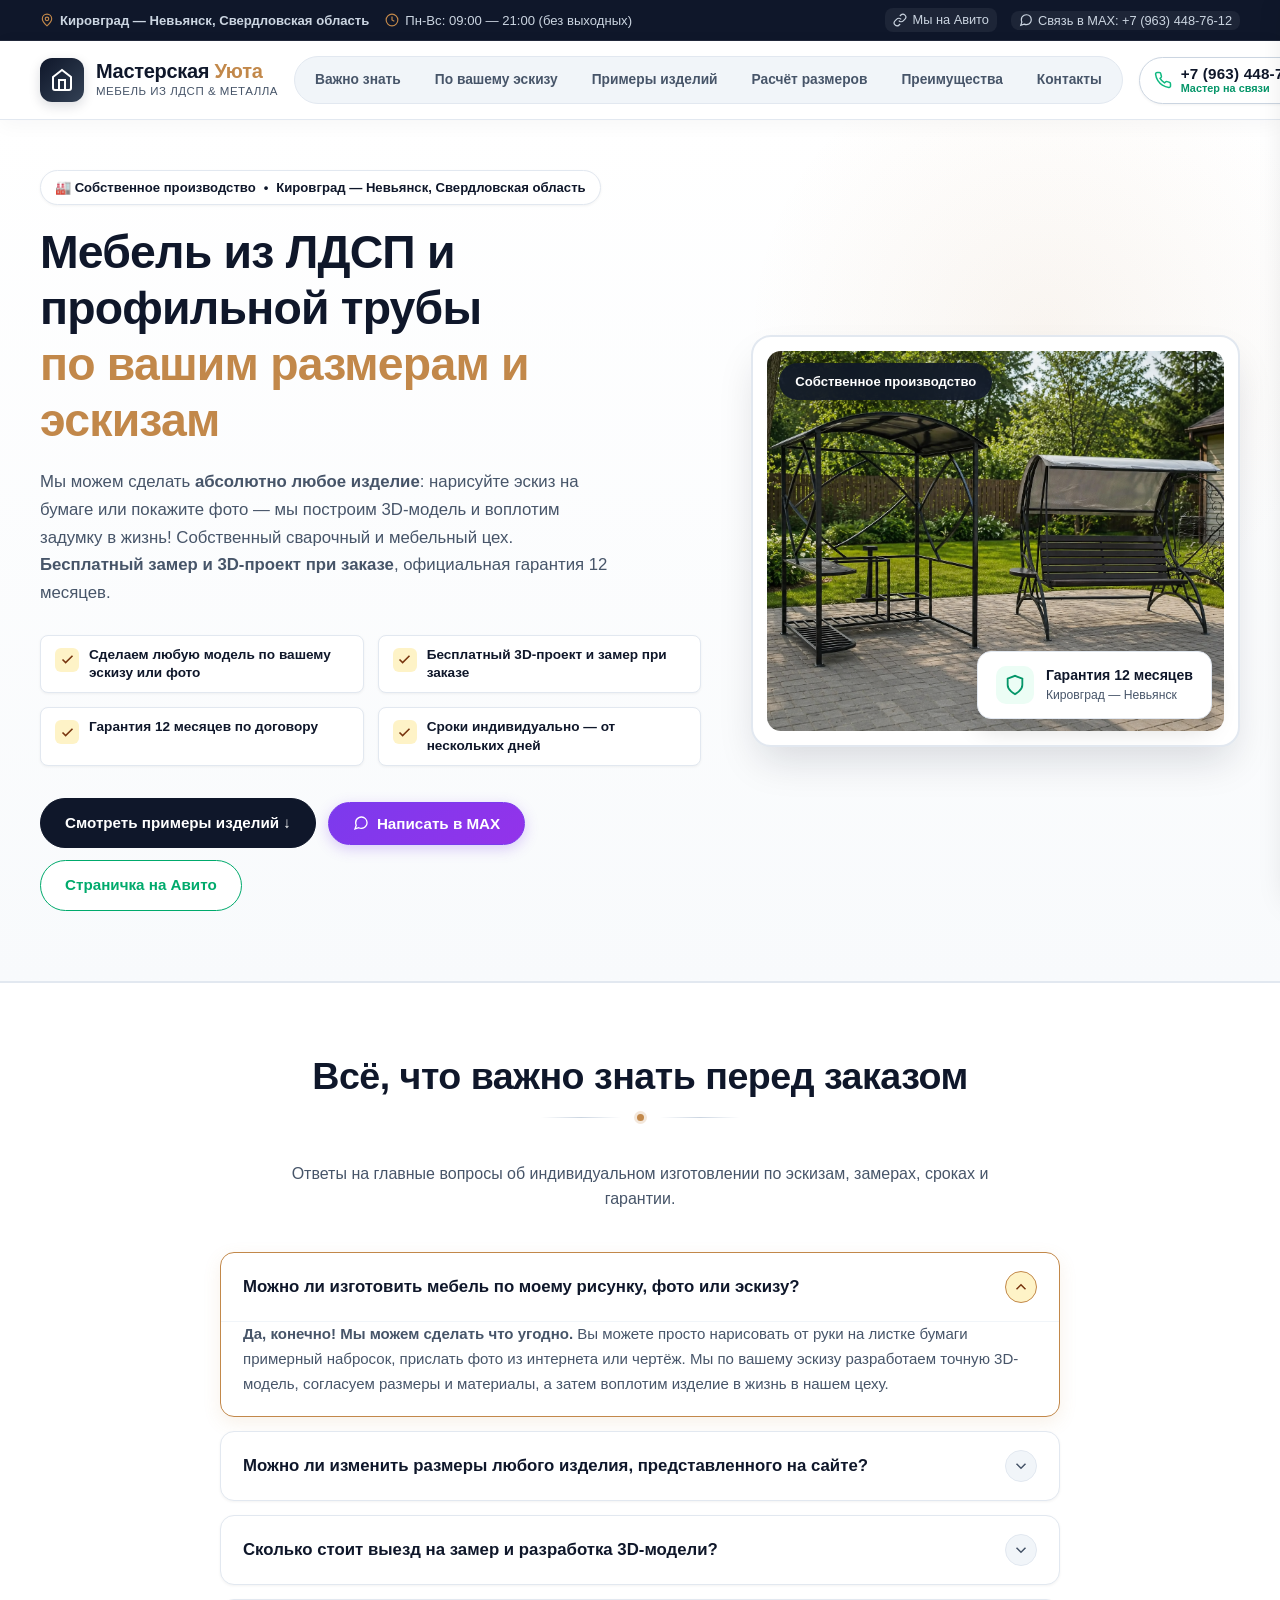
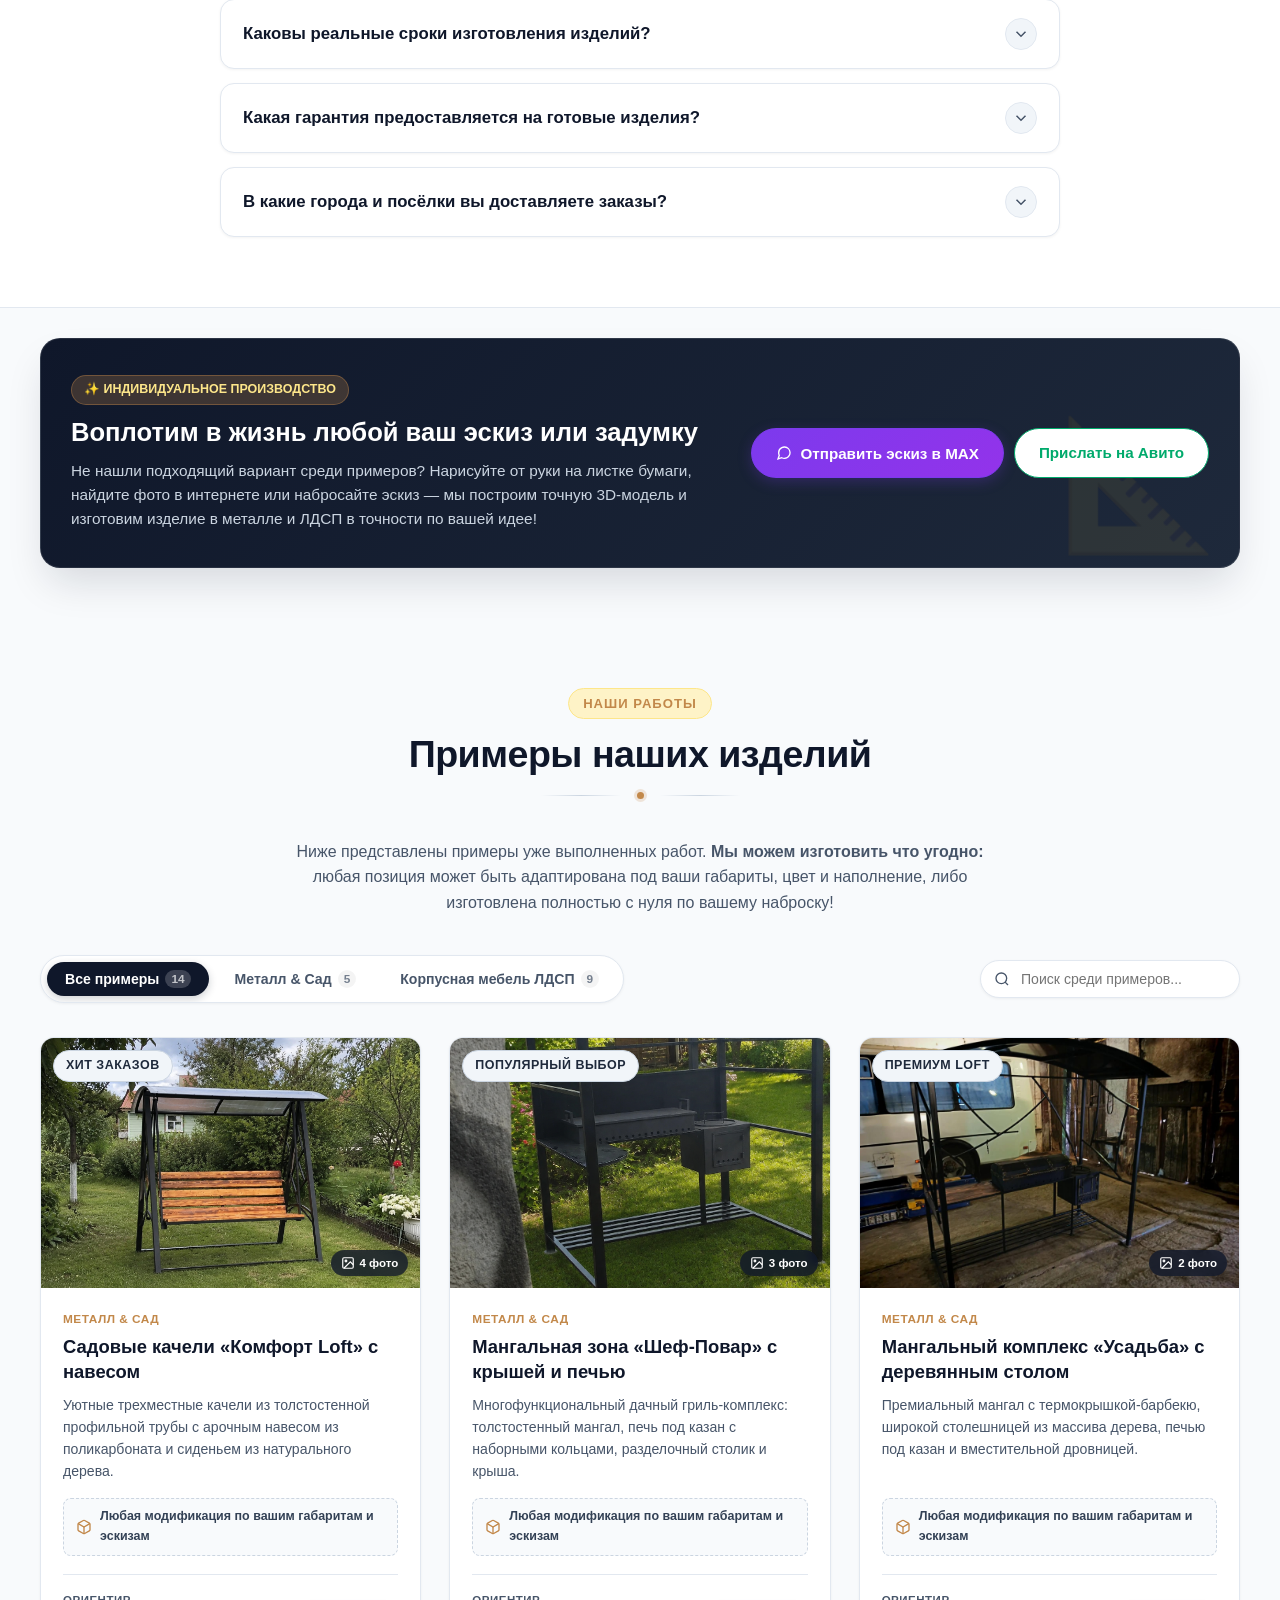
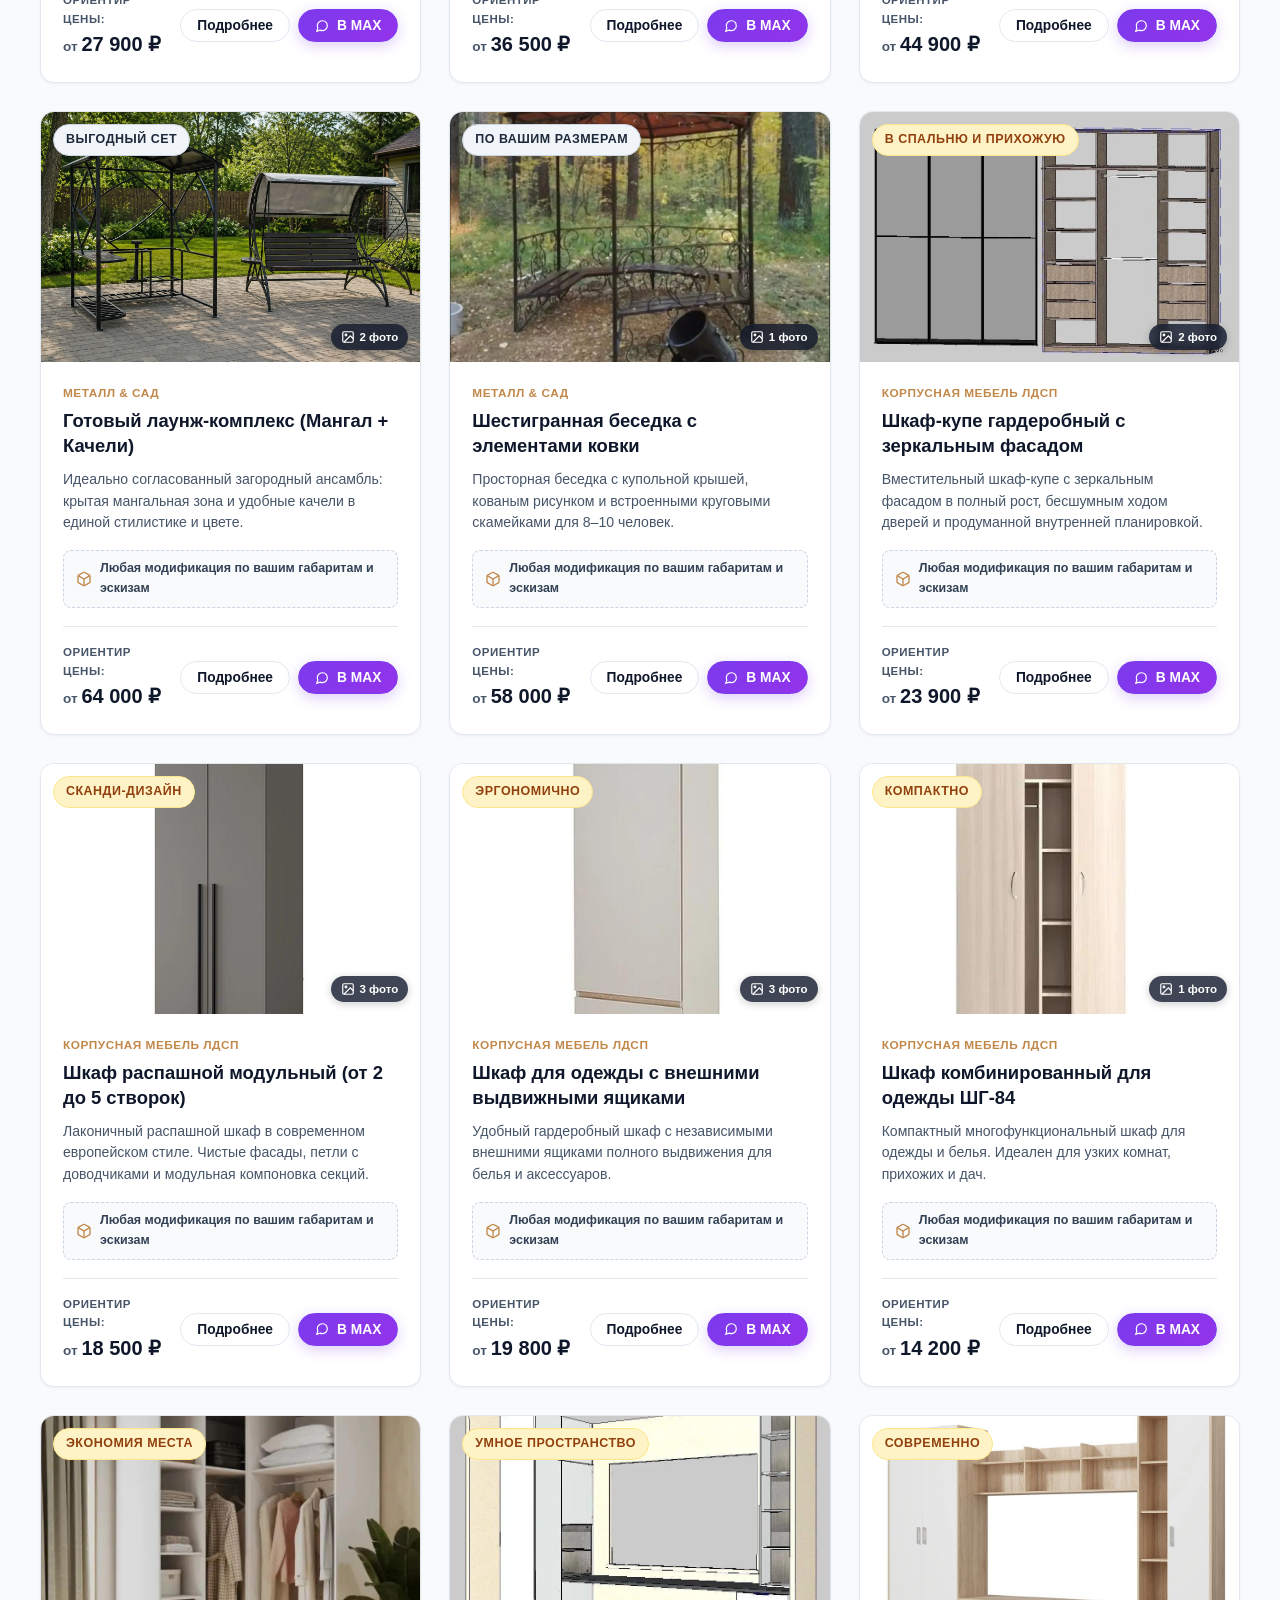
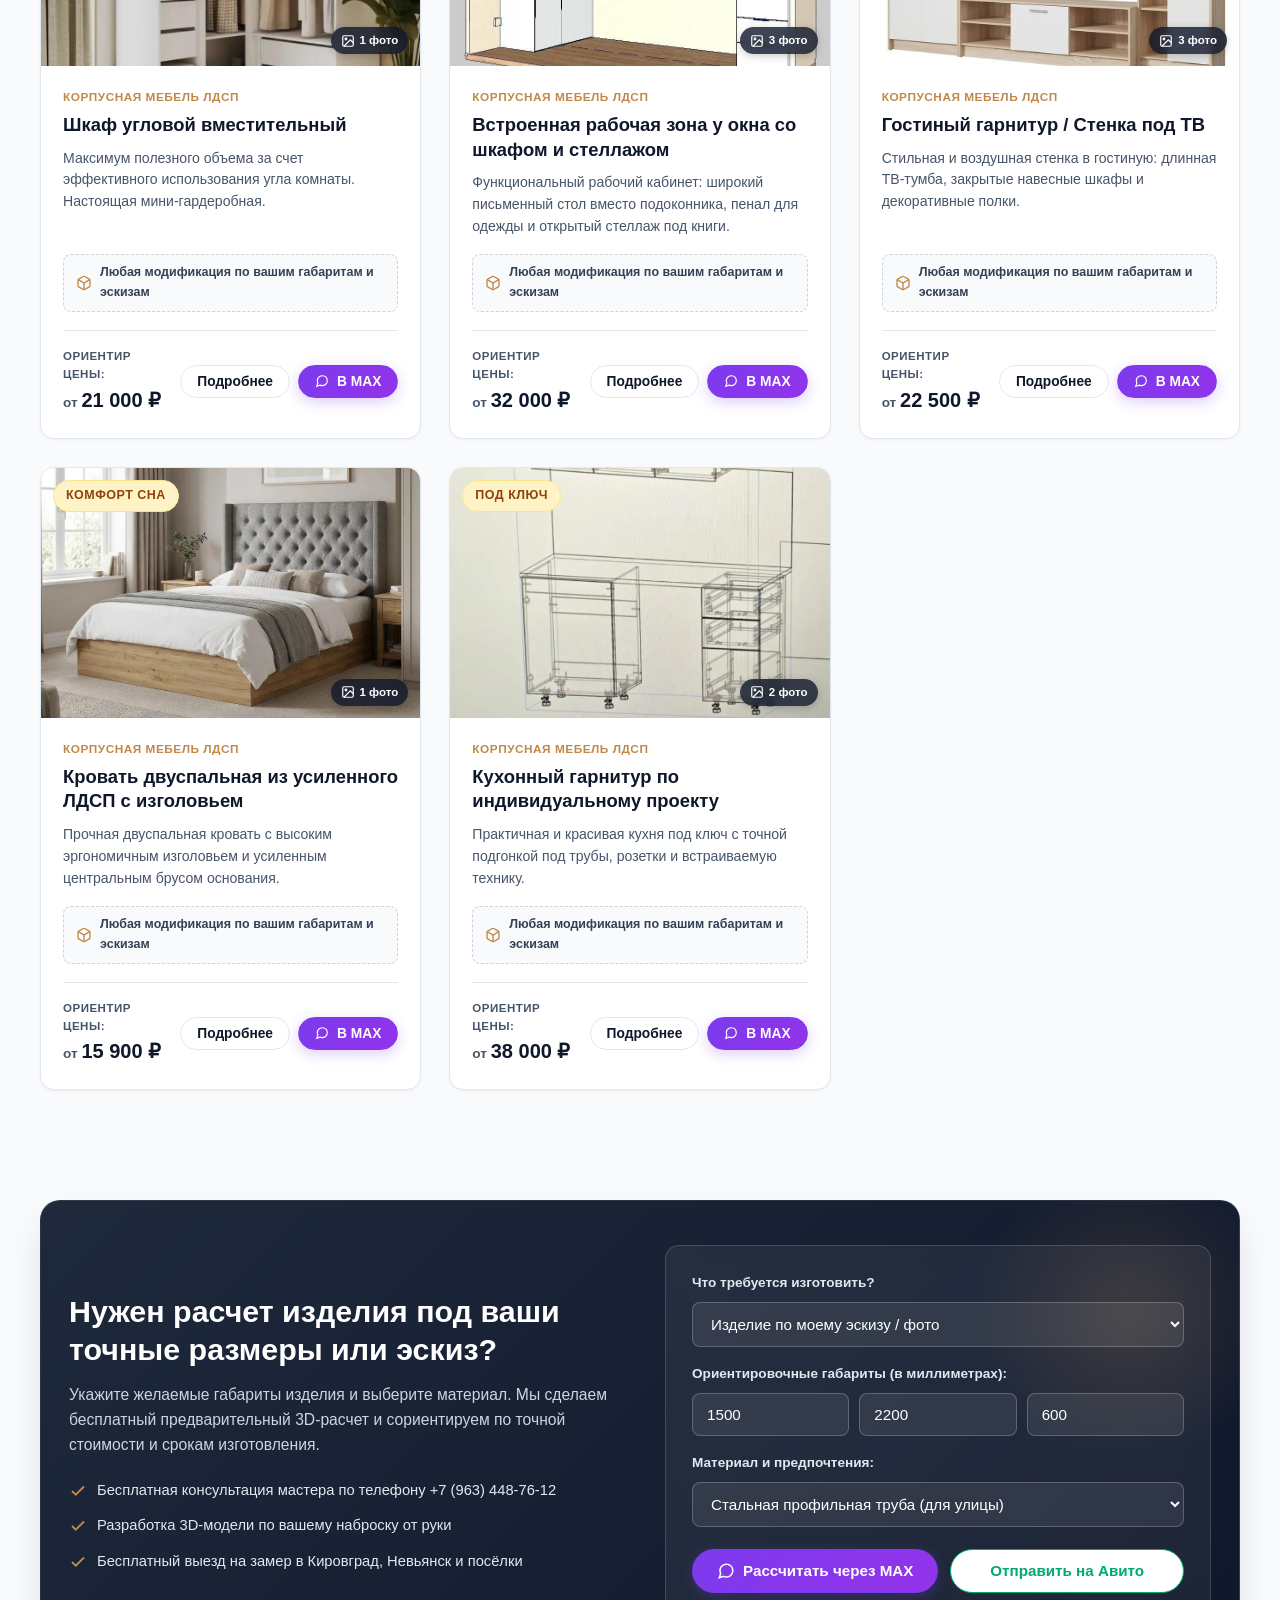
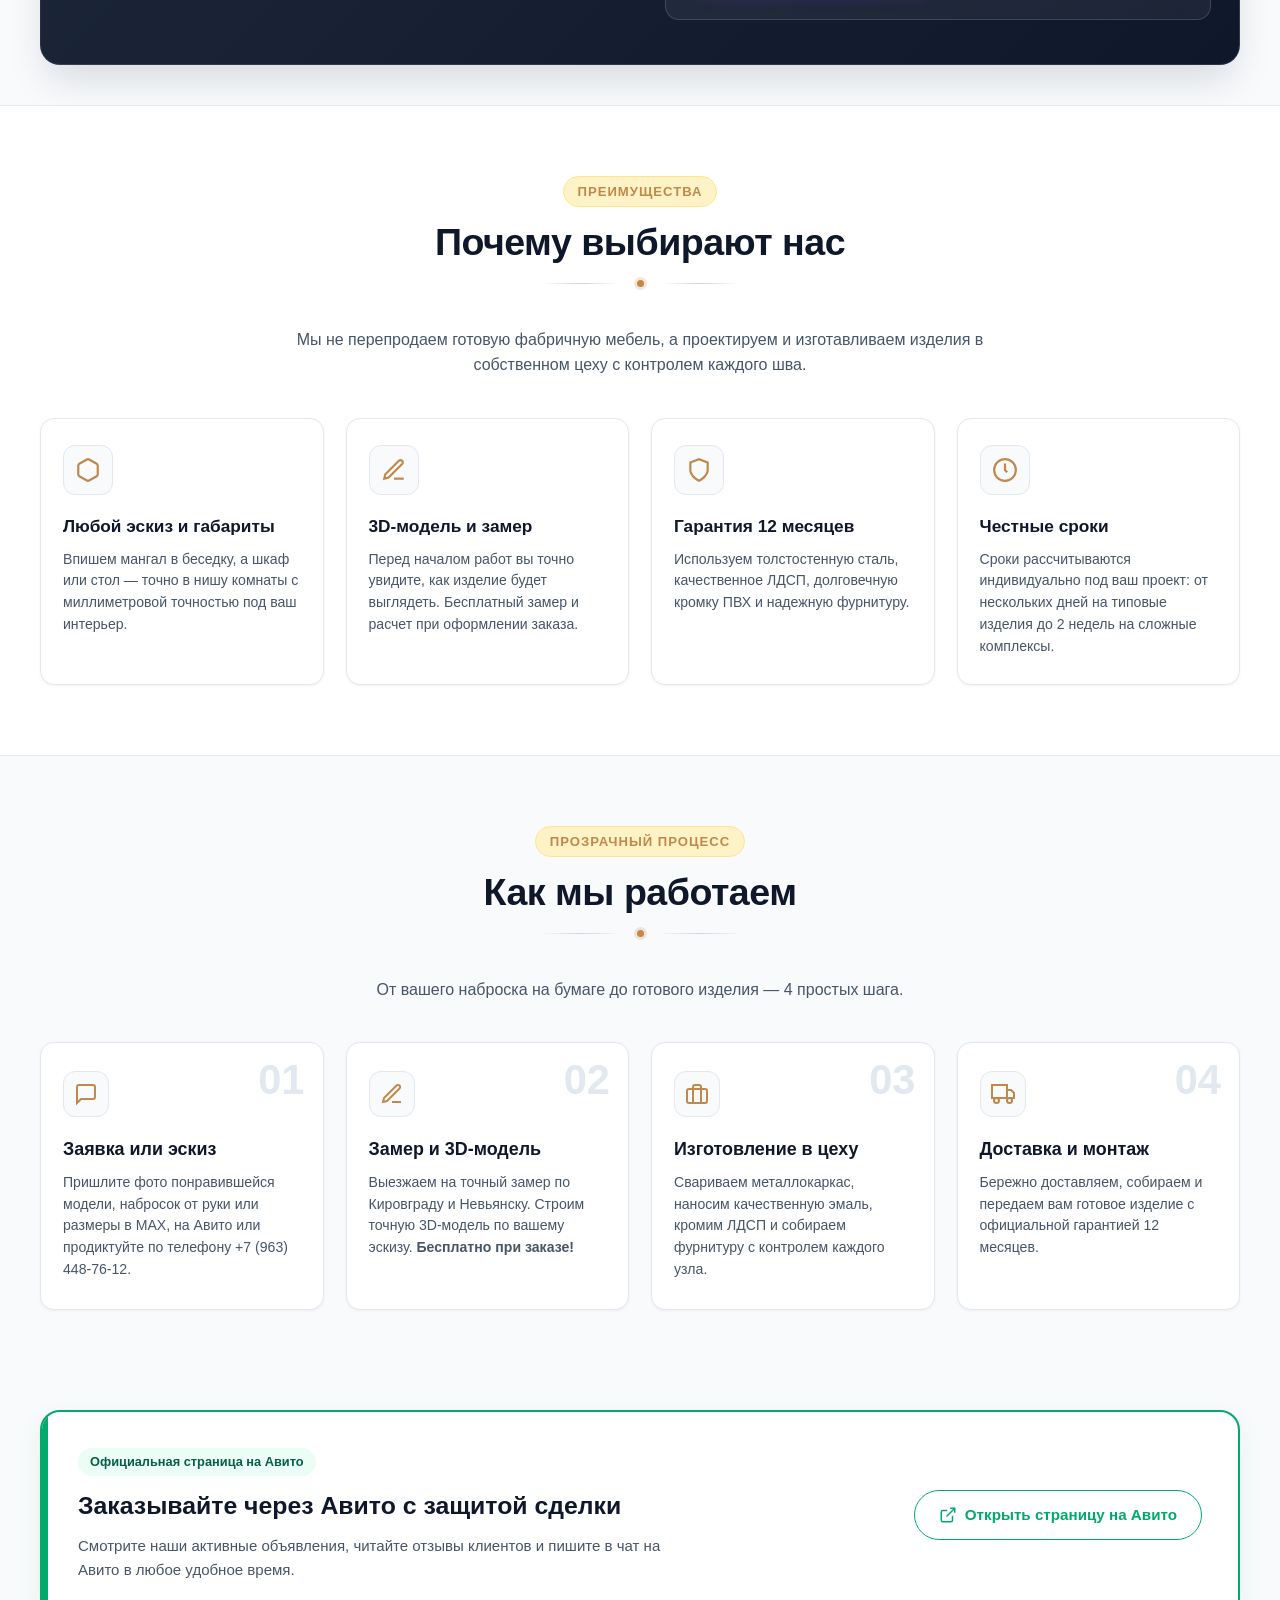
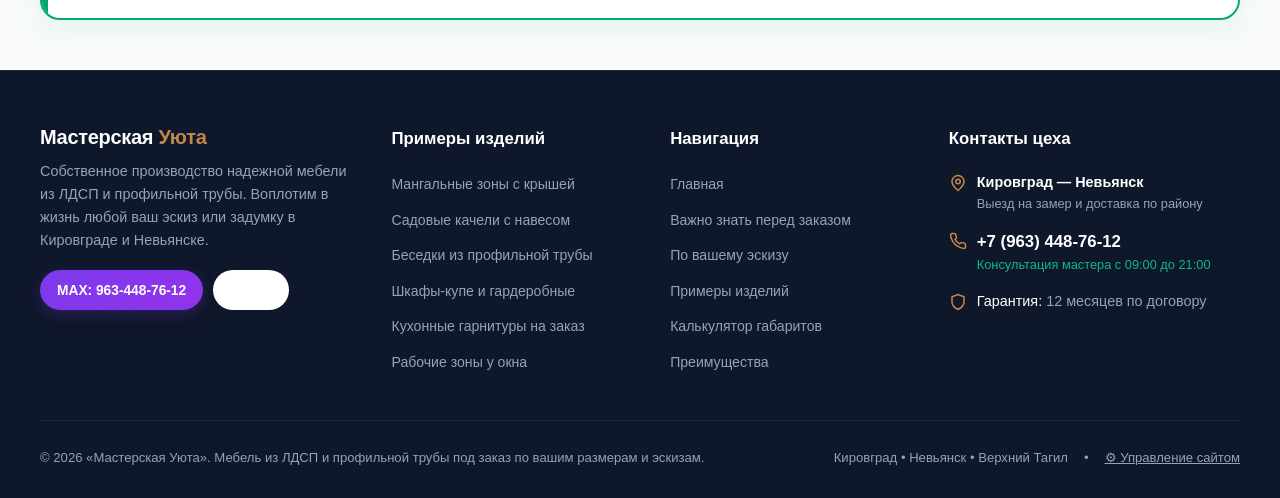
==== index.html @ f4beb61f "Initial website release with Admin Panel and clean images" ====
<!DOCTYPE html>
<html lang="ru">
<head>
  <meta charset="UTF-8">
  <meta name="viewport" content="width=device-width, initial-scale=1.0">
  <title>Мастерская Уюта — Мебель из ЛДСП и профильной трубы | Кировград, Невьянск</title>
  <meta name="description" content="Изготовление мебели из ЛДСП и профильной трубы на заказ по вашим размерам и эскизам в Кировграде и Невьянске. Мангальные зоны, качели, беседки, шкафы, кухни, рабочие зоны. Бесплатный 3D-проект и замер. Гарантия 12 месяцев. Телефон: +7 (963) 448-76-12.">
  <meta name="keywords" content="мебель Кировград, мебель Невьянск, мангальная зона, садовые качели лофт, шкаф купе на заказ, мебель по эскизу, ЛДСП Кировград, Мастерская Уюта">
  
  <!-- Open Graph -->
  <meta property="og:title" content="Мастерская Уюта — Мебель из ЛДСП и профильной трубы">
  <meta property="og:description" content="Любая модификация по вашим габаритам и эскизам. Кировград — Невьянск. Бесплатный 3D-проект и замер при заказе. Тел: +7 (963) 448-76-12.">
  <meta property="og:type" content="website">
  <meta property="og:image" content="images/products/mangal-chef-1.png">

  <!-- Стили -->
  <link rel="stylesheet" href="style.css">
</head>
<body>

  <!-- ==========================================================================
       ВЕРХНЯЯ ИНФО-ПАНЕЛЬ (TOPBAR)
       ========================================================================== -->
  <aside class="topbar" aria-label="Контактная информация">
    <div class="container">
      <div class="topbar-info">
        <span class="topbar-info-item">
          <svg width="14" height="14" viewBox="0 0 24 24" fill="none" stroke="currentColor" stroke-width="2"><path d="M12 2a8 8 0 0 0-8 8c0 5.25 8 12 8 12s8-6.75 8-12a8 8 0 0 0-8-8z"/><circle cx="12" cy="10" r="3"/></svg>
          <strong data-config-location>Кировград — Невьянск, Свердловская область</strong>
        </span>
        <span class="topbar-info-item">
          <svg width="14" height="14" viewBox="0 0 24 24" fill="none" stroke="currentColor" stroke-width="2"><circle cx="12" cy="12" r="10"/><polyline points="12 6 12 12 16 14"/></svg>
          <span data-config-hours>Пн-Вс: 09:00 — 21:00</span>
        </span>
      </div>
      <div class="topbar-links">
        <a href="https://www.avito.ru/mahnevo/predlozheniya_uslug/izdeliya_pod_zakaz_iz_ldsp_i_metalla_profilya_8483227379?utm_campaign=native&utm_medium=item_page_android&utm_source=soc_sharing_seller" target="_blank" rel="noopener" class="topbar-link" data-config-avito-link>
          <svg width="14" height="14" viewBox="0 0 24 24" fill="none" stroke="currentColor" stroke-width="2"><path d="M10 13a5 5 0 0 0 7.54.54l3-3a5 5 0 0 0-7.07-7.07l-1.72 1.71"/><path d="M14 11a5 5 0 0 0-7.54-.54l-3 3a5 5 0 0 0 7.07 7.07l1.71-1.71"/></svg>
          Мы на Авито
        </a>
        <button class="topbar-link btn-trigger-max" style="border: none; cursor: pointer;">
          <svg width="14" height="14" viewBox="0 0 24 24" fill="none" stroke="currentColor" stroke-width="2"><path d="M21 11.5a8.38 8.38 0 0 1-.9 3.8 8.5 8.5 0 0 1-7.6 4.7 8.38 8.38 0 0 1-3.8-.9L3 21l1.9-5.7a8.38 8.38 0 0 1-.9-3.8 8.5 8.5 0 0 1 4.7-7.6 8.38 8.38 0 0 1 3.8-.9h.5a8.48 8.48 0 0 1 8 8v.5z"/></svg>
          Связь в MAX: +7 (963) 448-76-12
        </button>
      </div>
    </div>
  </aside>

  <!-- ==========================================================================
       ОСНОВНАЯ ШАПКА (HEADER)
       ========================================================================== -->
  <header class="header">
    <div class="container">
      <div class="header-inner">
        <!-- Логотип -->
        <a href="#hero" class="logo">
          <div class="logo-icon">
            <svg width="24" height="24" viewBox="0 0 24 24" fill="none" stroke="currentColor" stroke-width="2"><path d="M3 9l9-7 9 7v11a2 2 0 0 1-2 2H5a2 2 0 0 1-2-2z"/><polyline points="9 22 9 12 15 12 15 22"/></svg>
          </div>
          <div class="logo-text">
            <span class="logo-title">Мастерская <span>Уюта</span></span>
            <span class="logo-subtitle">Мебель из ЛДСП & Металла</span>
          </div>
        </a>

        <!-- Навигация десктоп: ЧЁТКО КЛИКАБЕЛЬНЫЕ КНОПКИ -->
        <nav class="nav" aria-label="Основное меню">
          <a href="#faq-section" class="nav-link">
            <span>Важно знать</span>
          </a>
          <a href="#sketch-section" class="nav-link">
            <span>По вашему эскизу</span>
          </a>
          <a href="#examples-section" class="nav-link">
            <span>Примеры изделий</span>
          </a>
          <a href="#calculator" class="nav-link">
            <span>Расчёт размеров</span>
          </a>
          <a href="#advantages" class="nav-link">
            <span>Преимущества</span>
          </a>
          <a href="#contacts" class="nav-link">
            <span>Контакты</span>
          </a>
        </nav>

        <!-- Действия в шапке: НОМЕР ТЕЛЕФОНА ВСЕГДА В ОДНУ СТРОКУ -->
        <div class="header-actions">
          <a href="tel:+79634487612" class="header-phone-pill" title="Позвонить мастеру">
            <svg width="18" height="18" viewBox="0 0 24 24" fill="none" stroke="currentColor" stroke-width="2"><path d="M22 16.92v3a2 2 0 0 1-2.18 2 19.79 19.79 0 0 1-8.63-3.07 19.5 19.5 0 0 1-6-6 19.79 19.79 0 0 1-3.07-8.67A2 2 0 0 1 4.11 2h3a2 2 0 0 1 2 1.72 12.84 12.84 0 0 0 .7 2.81 2 2 0 0 1-.45 2.11L8.09 9.91a16 16 0 0 0 6 6l1.27-1.27a2 2 0 0 1 2.11-.45 12.84 12.84 0 0 0 2.81.7A2 2 0 0 1 22 16.92z"/></svg>
            <div class="header-phone-content">
              <span class="header-phone-number">+7 (963) 448-76-12</span>
              <span class="header-phone-note">Мастер на связи</span>
            </div>
          </a>

          <button class="btn btn-max btn-sm btn-trigger-max">
            <svg width="15" height="15" viewBox="0 0 24 24" fill="none" stroke="currentColor" stroke-width="2"><path d="M21 11.5a8.38 8.38 0 0 1-.9 3.8 8.5 8.5 0 0 1-7.6 4.7 8.38 8.38 0 0 1-3.8-.9L3 21l1.9-5.7a8.38 8.38 0 0 1-.9-3.8 8.5 8.5 0 0 1 4.7-7.6 8.38 8.38 0 0 1 3.8-.9h.5a8.48 8.48 0 0 1 8 8v.5z"/></svg>
            Чат в MAX
          </button>

          <!-- Кнопка мобильного меню -->
          <button class="mobile-menu-btn" id="mobile-menu-toggle" aria-label="Открыть меню">
            <svg width="22" height="22" viewBox="0 0 24 24" fill="none" stroke="currentColor" stroke-width="2"><line x1="3" y1="12" x2="21" y2="12"/><line x1="3" y1="6" x2="21" y2="6"/><line x1="3" y1="18" x2="21" y2="18"/></svg>
          </button>
        </div>
      </div>
    </div>
  </header>

  <!-- Мобильное выдвижное меню -->
  <div class="mobile-nav-overlay" id="mobile-nav-overlay"></div>
  <aside class="mobile-nav" id="mobile-nav-drawer">
    <div class="mobile-nav-header">
      <div class="logo-title" style="font-size: 1.15rem;">Мастерская <span>Уюта</span></div>
      <button id="mobile-nav-close" class="modal-close-btn" style="position: static;" aria-label="Закрыть">✕</button>
    </div>
    <div class="mobile-nav-links">
      <a href="#faq-section">Всё, что важно знать перед заказом</a>
      <a href="#sketch-section">Воплотим в жизнь любой эскиз</a>
      <a href="#examples-section">Примеры наших изделий</a>
      <a href="#calculator">Экспресс-расчёт габаритов</a>
      <a href="#advantages">Почему выбирают нас</a>
      <a href="#workflow">Этапы работы</a>
      <a href="#avito-block">Страница на Авито</a>
      <a href="#contacts">Контакты цеха</a>
    </div>
    <div class="mobile-nav-contacts">
      <a href="tel:+79634487612" class="btn btn-phone btn-sm">
        <svg width="16" height="16" viewBox="0 0 24 24" fill="none" stroke="currentColor" stroke-width="2"><path d="M22 16.92v3a2 2 0 0 1-2.18 2 19.79 19.79 0 0 1-8.63-3.07 19.5 19.5 0 0 1-6-6 19.79 19.79 0 0 1-3.07-8.67A2 2 0 0 1 4.11 2h3a2 2 0 0 1 2 1.72 12.84 12.84 0 0 0 .7 2.81 2 2 0 0 1-.45 2.11L8.09 9.91a16 16 0 0 0 6 6l1.27-1.27a2 2 0 0 1 2.11-.45 12.84 12.84 0 0 0 2.81.7A2 2 0 0 1 22 16.92z"/></svg>
        +7 (963) 448-76-12
      </a>
      <button class="btn btn-max btn-sm btn-trigger-max">
        <svg width="16" height="16" viewBox="0 0 24 24" fill="none" stroke="currentColor" stroke-width="2"><path d="M21 11.5a8.38 8.38 0 0 1-.9 3.8 8.5 8.5 0 0 1-7.6 4.7 8.38 8.38 0 0 1-3.8-.9L3 21l1.9-5.7a8.38 8.38 0 0 1-.9-3.8 8.5 8.5 0 0 1 4.7-7.6 8.38 8.38 0 0 1 3.8-.9h.5a8.48 8.48 0 0 1 8 8v.5z"/></svg>
        Написать в MAX
      </button>
      <a href="https://www.avito.ru/mahnevo/predlozheniya_uslug/izdeliya_pod_zakaz_iz_ldsp_i_metalla_profilya_8483227379?utm_campaign=native&utm_medium=item_page_android&utm_source=soc_sharing_seller" target="_blank" rel="noopener" class="btn btn-avito btn-sm">
        Открыть чат на Авито
      </a>
    </div>
  </aside>

  <!-- ==========================================================================
       HERO СЕКЦИЯ
       ========================================================================== -->
  <section class="hero" id="hero">
    <div class="container">
      <div class="hero-grid">
        <div class="hero-text">
          <div class="hero-tagline">
            <span>🏭 Собственное производство</span>
            <span>•</span>
            <span data-config-location>Кировград — Невьянск</span>
          </div>

          <h1 class="hero-title">
            Мебель из ЛДСП и профильной трубы <span class="highlight">по вашим размерам и эскизам</span>
          </h1>

          <p class="hero-desc">
            Мы можем сделать <strong>абсолютно любое изделие</strong>: нарисуйте эскиз на бумаге или покажите фото — мы построим 3D-модель и воплотим задумку в жизнь! Собственный сварочный и мебельный цех. <strong>Бесплатный замер и 3D-проект при заказе</strong>, официальная гарантия 12 месяцев.
          </p>

          <div class="hero-features">
            <div class="hero-feature-item">
              <div class="hero-feature-icon">
                <svg width="15" height="15" viewBox="0 0 24 24" fill="none" stroke="currentColor" stroke-width="2.5"><polyline points="20 6 9 17 4 12"/></svg>
              </div>
              <div class="hero-feature-text">Сделаем любую модель по вашему эскизу или фото</div>
            </div>
            <div class="hero-feature-item">
              <div class="hero-feature-icon">
                <svg width="15" height="15" viewBox="0 0 24 24" fill="none" stroke="currentColor" stroke-width="2.5"><polyline points="20 6 9 17 4 12"/></svg>
              </div>
              <div class="hero-feature-text">Бесплатный 3D-проект и замер при заказе</div>
            </div>
            <div class="hero-feature-item">
              <div class="hero-feature-icon">
                <svg width="15" height="15" viewBox="0 0 24 24" fill="none" stroke="currentColor" stroke-width="2.5"><polyline points="20 6 9 17 4 12"/></svg>
              </div>
              <div class="hero-feature-text">Гарантия 12 месяцев по договору</div>
            </div>
            <div class="hero-feature-item">
              <div class="hero-feature-icon">
                <svg width="15" height="15" viewBox="0 0 24 24" fill="none" stroke="currentColor" stroke-width="2.5"><polyline points="20 6 9 17 4 12"/></svg>
              </div>
              <div class="hero-feature-text">Сроки индивидуально — от нескольких дней</div>
            </div>
          </div>

          <div class="hero-actions">
            <a href="#examples-section" class="btn btn-primary">
              Смотреть примеры изделий ↓
            </a>
            <button class="btn btn-max btn-trigger-max">
              <svg width="16" height="16" viewBox="0 0 24 24" fill="none" stroke="currentColor" stroke-width="2"><path d="M21 11.5a8.38 8.38 0 0 1-.9 3.8 8.5 8.5 0 0 1-7.6 4.7 8.38 8.38 0 0 1-3.8-.9L3 21l1.9-5.7a8.38 8.38 0 0 1-.9-3.8 8.5 8.5 0 0 1 4.7-7.6 8.38 8.38 0 0 1 3.8-.9h.5a8.48 8.48 0 0 1 8 8v.5z"/></svg>
              Написать в MAX
            </button>
            <a href="https://www.avito.ru/mahnevo/predlozheniya_uslug/izdeliya_pod_zakaz_iz_ldsp_i_metalla_profilya_8483227379?utm_campaign=native&utm_medium=item_page_android&utm_source=soc_sharing_seller" target="_blank" rel="noopener" class="btn btn-avito" data-config-avito-link>
              Страничка на Авито
            </a>
          </div>
        </div>

        <!-- Визуальная витрина -->
        <div class="hero-showcase">
          <div class="hero-card">
            <img src="images/products/mangal-swing-1.png" alt="Примеры изделий из профильной трубы и ЛДСП" class="hero-card-img">
            <div class="hero-card-badge">Собственное производство</div>
            <div class="hero-card-floating">
              <div class="hero-floating-icon">
                <svg width="22" height="22" viewBox="0 0 24 24" fill="none" stroke="currentColor" stroke-width="2"><path d="M12 22s8-4 8-10V5l-8-3-8 3v7c0 6 8 10 8 10z"/></svg>
              </div>
              <div class="hero-floating-text">
                <h4>Гарантия 12 месяцев</h4>
                <p>Кировград — Невьянск</p>
              </div>
            </div>
          </div>
        </div>
      </div>
    </div>
  </section>

  <!-- ==========================================================================
       БЛОК: «ВСЁ, ЧТО ВАЖНО ЗНАТЬ ПЕРЕД ЗАКАЗОМ»
       (ПЕРЕМЕЩЁН СЮДА ПО ПРОСЬБЕ ПОЛЬЗОВАТЕЛЯ, НАЗВАНИЕ «Частые вопросы» УБРАНО)
       ========================================================================== -->
  <section class="section section-subtle" id="faq-section">
    <div class="container">
      <div class="section-header">
        <h2 class="section-title">Всё, что важно знать перед заказом</h2>
        <div class="section-divider">
          <div class="section-divider-dot"></div>
        </div>
        <p class="section-desc">Ответы на главные вопросы об индивидуальном изготовлении по эскизам, замерах, сроках и гарантии.</p>
      </div>

      <div class="faq-list">
        <div class="faq-item active">
          <button class="faq-question">
            <span>Можно ли изготовить мебель по моему рисунку, фото или эскизу?</span>
            <span class="faq-icon"><svg width="18" height="18" viewBox="0 0 24 24" fill="none" stroke="currentColor" stroke-width="2"><polyline points="6 9 12 15 18 9"/></svg></span>
          </button>
          <div class="faq-answer">
            <strong>Да, конечно! Мы можем сделать что угодно.</strong> Вы можете просто нарисовать от руки на листке бумаги примерный набросок, прислать фото из интернета или чертёж. Мы по вашему эскизу разработаем точную 3D-модель, согласуем размеры и материалы, а затем воплотим изделие в жизнь в нашем цеху.
          </div>
        </div>

        <div class="faq-item">
          <button class="faq-question">
            <span>Можно ли изменить размеры любого изделия, представленного на сайте?</span>
            <span class="faq-icon"><svg width="18" height="18" viewBox="0 0 24 24" fill="none" stroke="currentColor" stroke-width="2"><polyline points="6 9 12 15 18 9"/></svg></span>
          </button>
          <div class="faq-answer">
            Да! Все представленные фотографии — это лишь примеры уже выполненных работ. Любое изделие может быть полностью модифицировано: изменим длину, глубину, высоту, внутреннее наполнение шкафов, расположение печи или столиков в мангале под ваши пожелания.
          </div>
        </div>

        <div class="faq-item">
          <button class="faq-question">
            <span>Сколько стоит выезд на замер и разработка 3D-модели?</span>
            <span class="faq-icon"><svg width="18" height="18" viewBox="0 0 24 24" fill="none" stroke="currentColor" stroke-width="2"><polyline points="6 9 12 15 18 9"/></svg></span>
          </button>
          <div class="faq-answer">
            При оформлении заказа замер и разработка 3D-проекта — <strong>полностью бесплатно</strong>! Мастер выезжает по Кировграду, Невьянску и близлежащим посёлкам, делает точные замеры и помогает грамотно спланировать конструкцию.
          </div>
        </div>

        <div class="faq-item">
          <button class="faq-question">
            <span>Каковы реальные сроки изготовления изделий?</span>
            <span class="faq-icon"><svg width="18" height="18" viewBox="0 0 24 24" fill="none" stroke="currentColor" stroke-width="2"><polyline points="6 9 12 15 18 9"/></svg></span>
          </button>
          <div class="faq-answer">
            Сроки рассчитываются строго индивидуально — они зависят от сложности конкретного изделия и ваших предпочтений (базовые модели изготавливаются в срок от нескольких дней). Точный срок фиксируем перед запуском в работу.
          </div>
        </div>

        <div class="faq-item">
          <button class="faq-question">
            <span>Какая гарантия предоставляется на готовые изделия?</span>
            <span class="faq-icon"><svg width="18" height="18" viewBox="0 0 24 24" fill="none" stroke="currentColor" stroke-width="2"><polyline points="6 9 12 15 18 9"/></svg></span>
          </button>
          <div class="faq-answer">
            Мы предоставляем официальную гарантию <strong>12 месяцев по договору</strong> на сварочные швы, устойчивость металлоконструкций, корпуса и фасады из ЛДСП, а также механизмы и фурнитуру.
          </div>
        </div>

        <div class="faq-item">
          <button class="faq-question">
            <span>В какие города и посёлки вы доставляете заказы?</span>
            <span class="faq-icon"><svg width="18" height="18" viewBox="0 0 24 24" fill="none" stroke="currentColor" stroke-width="2"><polyline points="6 9 12 15 18 9"/></svg></span>
          </button>
          <div class="faq-answer">
            Работаем по городам Кировград, Невьянск, Верхний Тагил, посёлкам Левиха, Карпушиха, Цементный, Махнёво и прилегающим районам Свердловской области. Также возможен аккуратный монтаж и сборка на месте.
          </div>
        </div>
      </div>
    </div>
  </section>

  <!-- ==========================================================================
       БАННЕР: «ВОПЛОТИМ В ЖИЗНЬ ЛЮБОЙ ВАШ ЭСКИЗ»
       ========================================================================== -->
  <section class="container" id="sketch-section">
    <div class="sketch-banner">
      <div class="sketch-grid">
        <div>
          <div class="sketch-badge">✨ Индивидуальное производство</div>
          <h2 class="sketch-title">Воплотим в жизнь любой ваш эскиз или задумку</h2>
          <p class="sketch-desc">
            Не нашли подходящий вариант среди примеров? Нарисуйте от руки на листке бумаги, найдите фото в интернете или набросайте эскиз — мы построим точную 3D-модель и изготовим изделие в металле и ЛДСП в точности по вашей идее!
          </p>
        </div>
        <div class="sketch-actions">
          <button class="btn btn-max btn-trigger-max">
            <svg width="16" height="16" viewBox="0 0 24 24" fill="none" stroke="currentColor" stroke-width="2"><path d="M21 11.5a8.38 8.38 0 0 1-.9 3.8 8.5 8.5 0 0 1-7.6 4.7 8.38 8.38 0 0 1-3.8-.9L3 21l1.9-5.7a8.38 8.38 0 0 1-.9-3.8 8.5 8.5 0 0 1 4.7-7.6 8.38 8.38 0 0 1 3.8-.9h.5a8.48 8.48 0 0 1 8 8v.5z"/></svg>
            Отправить эскиз в MAX
          </button>
          <a href="https://www.avito.ru/mahnevo/predlozheniya_uslug/izdeliya_pod_zakaz_iz_ldsp_i_metalla_profilya_8483227379?utm_campaign=native&utm_medium=item_page_android&utm_source=soc_sharing_seller" target="_blank" rel="noopener" class="btn btn-avito">
            Прислать на Авито
          </a>
        </div>
      </div>
    </div>
  </section>

  <!-- ==========================================================================
       ПРИМЕРЫ ИЗДЕЛИЙ (БЫВШИЙ КАТАЛОГ)
       ========================================================================== -->
  <section class="section" id="examples-section">
    <div class="container">
      <div class="section-header">
        <span class="section-tag">Наши работы</span>
        <h2 class="section-title">Примеры наших изделий</h2>
        <div class="section-divider">
          <div class="section-divider-dot"></div>
        </div>
        <p class="section-desc">
          Ниже представлены примеры уже выполненных работ. <strong>Мы можем изготовить что угодно:</strong> любая позиция может быть адаптирована под ваши габариты, цвет и наполнение, либо изготовлена полностью с нуля по вашему наброску!
        </p>
      </div>

      <!-- Управление фильтрами примеров -->
      <div class="catalog-controls">
        <div class="filter-tabs">
          <button class="filter-btn active" data-category="all">
            Все примеры <span class="count" id="count-all">14</span>
          </button>
          <button class="filter-btn" data-category="metal">
            Металл & Сад <span class="count" id="count-metal">5</span>
          </button>
          <button class="filter-btn" data-category="ldsp">
            Корпусная мебель ЛДСП <span class="count" id="count-ldsp">9</span>
          </button>
        </div>

        <div class="catalog-search">
          <svg class="catalog-search-icon" width="16" height="16" viewBox="0 0 24 24" fill="none" stroke="currentColor" stroke-width="2"><circle cx="11" cy="11" r="8"/><line x1="21" y1="21" x2="16.65" y2="16.65"/></svg>
          <input type="text" id="catalog-search-input" placeholder="Поиск среди примеров..." aria-label="Поиск примеров">
        </div>
      </div>

      <!-- Сетка карточек товаров (рендерится в app.js) -->
      <div class="products-grid" id="products-grid">
        <!-- Отрендерится динамически -->
      </div>
    </div>
  </section>

  <!-- ==========================================================================
       ИНТЕРАКТИВНЫЙ КАЛЬКУЛЯТОР / КОНФИГУРАТОР ЭСКИЗОВ
       ========================================================================== -->
  <section class="container" id="calculator">
    <div class="calc-section">
      <div class="calc-grid">
        <div class="calc-info">
          <h2>Нужен расчет изделия под ваши точные размеры или эскиз?</h2>
          <p>
            Укажите желаемые габариты изделия и выберите материал. Мы сделаем бесплатный предварительный 3D-расчет и сориентируем по точной стоимости и срокам изготовления.
          </p>

          <ul class="calc-benefits">
            <li class="calc-benefit-item">
              <svg width="18" height="18" viewBox="0 0 24 24" fill="none" stroke="currentColor" stroke-width="2.5"><polyline points="20 6 9 17 4 12"/></svg>
              <span>Бесплатная консультация мастера по телефону +7 (963) 448-76-12</span>
            </li>
            <li class="calc-benefit-item">
              <svg width="18" height="18" viewBox="0 0 24 24" fill="none" stroke="currentColor" stroke-width="2.5"><polyline points="20 6 9 17 4 12"/></svg>
              <span>Разработка 3D-модели по вашему наброску от руки</span>
            </li>
            <li class="calc-benefit-item">
              <svg width="18" height="18" viewBox="0 0 24 24" fill="none" stroke="currentColor" stroke-width="2.5"><polyline points="20 6 9 17 4 12"/></svg>
              <span>Бесплатный выезд на замер в Кировград, Невьянск и посёлки</span>
            </li>
          </ul>
        </div>

        <div class="calc-box">
          <form id="calc-form" onsubmit="return false;">
            <div class="form-group">
              <label class="form-label" for="calc-type">Что требуется изготовить?</label>
              <select id="calc-type" class="form-control">
                <option value="Изделие по моему эскизу или фото">Изделие по моему эскизу / фото</option>
                <option value="Мангальная зона / мангал с крышей">Мангальная зона / Мангал с крышей</option>
                <option value="Садовые качели с навесом">Садовые качели с навесом</option>
                <option value="Беседка металлическая">Беседка садовая</option>
                <option value="Шкаф-купе / распашной шкаф">Шкаф-купе / Шкаф распашной (ЛДСП)</option>
                <option value="Кухонный гарнитур">Кухонный гарнитур по размерам</option>
                <option value="Рабочая зона у окна со шкафами">Рабочая зона у окна (стол + шкафы)</option>
                <option value="Кровать из ЛДСП">Кровать из ЛДСП</option>
                <option value="Гостиный гарнитур / Стенка ТВ">Гостиный гарнитур / ТВ-тумба</option>
              </select>
            </div>

            <div class="form-group">
              <label class="form-label">Ориентировочные габариты (в миллиметрах):</label>
              <div class="calc-dimensions-row">
                <div>
                  <input type="number" id="calc-width" class="form-control" placeholder="Ширина" value="1500">
                </div>
                <div>
                  <input type="number" id="calc-height" class="form-control" placeholder="Высота" value="2200">
                </div>
                <div>
                  <input type="number" id="calc-depth" class="form-control" placeholder="Глубина" value="600">
                </div>
              </div>
            </div>

            <div class="form-group">
              <label class="form-label" for="calc-material">Материал и предпочтения:</label>
              <select id="calc-material" class="form-control">
                <option value="Стальная профильная труба (для улицы)">Стальная профильная труба (для улицы)</option>
                <option value="Качественный ЛДСП (для дома/квартиры)">Качественный ЛДСП (для дома/квартиры)</option>
                <option value="Комбинированный (металлокаркас + дерево/ЛДСП)">Комбинированный (металлокаркас + дерево/ЛДСП)</option>
                <option value="Нужна консультация мастера по материалам">Нужна консультация мастера по материалам</option>
              </select>
            </div>

            <div class="calc-submit-btns">
              <button type="button" id="calc-btn-max" class="btn btn-max">
                <svg width="18" height="18" viewBox="0 0 24 24" fill="none" stroke="currentColor" stroke-width="2"><path d="M21 11.5a8.38 8.38 0 0 1-.9 3.8 8.5 8.5 0 0 1-7.6 4.7 8.38 8.38 0 0 1-3.8-.9L3 21l1.9-5.7a8.38 8.38 0 0 1-.9-3.8 8.5 8.5 0 0 1 4.7-7.6 8.38 8.38 0 0 1 3.8-.9h.5a8.48 8.48 0 0 1 8 8v.5z"/></svg>
                Рассчитать через MAX
              </button>
              <button type="button" id="calc-btn-avito" class="btn btn-avito">
                Отправить на Авито
              </button>
            </div>
          </form>
        </div>
      </div>
    </div>
  </section>

  <!-- ==========================================================================
       СЕКЦИЯ: ПОЧЕМУ ВЫБИРАЮТ НАС (ПРЕИМУЩЕСТВА)
       (ПЕРЕМЕЩЕНА СЮДА)
       ========================================================================== -->
  <section class="section section-subtle" id="advantages">
    <div class="container">
      <div class="section-header">
        <span class="section-tag">Преимущества</span>
        <h2 class="section-title">Почему выбирают нас</h2>
        <div class="section-divider">
          <div class="section-divider-dot"></div>
        </div>
        <p class="section-desc">Мы не перепродаем готовую фабричную мебель, а проектируем и изготавливаем изделия в собственном цеху с контролем каждого шва.</p>
      </div>

      <div class="advantages-grid">
        <div class="advantage-card">
          <div class="advantage-icon">
            <svg width="26" height="26" viewBox="0 0 24 24" fill="none" stroke="currentColor" stroke-width="2"><path d="M21 16V8a2 2 0 0 0-1-1.73l-7-4a2 2 0 0 0-2 0l-7 4A2 2 0 0 0 3 8v8a2 2 0 0 0 1 1.73l7 4a2 2 0 0 0 2 0l7-4A2 2 0 0 0 21 16z"/></svg>
          </div>
          <h3 class="advantage-title">Любой эскиз и габариты</h3>
          <p class="advantage-desc">Впишем мангал в беседку, а шкаф или стол — точно в нишу комнаты с миллиметровой точностью под ваш интерьер.</p>
        </div>

        <div class="advantage-card">
          <div class="advantage-icon">
            <svg width="26" height="26" viewBox="0 0 24 24" fill="none" stroke="currentColor" stroke-width="2"><path d="M12 20h9"/><path d="M16.5 3.5a2.121 2.121 0 0 1 3 3L7 19l-4 1 1-4L16.5 3.5z"/></svg>
          </div>
          <h3 class="advantage-title">3D-модель и замер</h3>
          <p class="advantage-desc">Перед началом работ вы точно увидите, как изделие будет выглядеть. Бесплатный замер и расчет при оформлении заказа.</p>
        </div>

        <div class="advantage-card">
          <div class="advantage-icon">
            <svg width="26" height="26" viewBox="0 0 24 24" fill="none" stroke="currentColor" stroke-width="2"><path d="M12 22s8-4 8-10V5l-8-3-8 3v7c0 6 8 10 8 10z"/></svg>
          </div>
          <h3 class="advantage-title">Гарантия 12 месяцев</h3>
          <p class="advantage-desc">Используем толстостенную сталь, качественное ЛДСП, долговечную кромку ПВХ и надежную фурнитуру.</p>
        </div>

        <div class="advantage-card">
          <div class="advantage-icon">
            <svg width="26" height="26" viewBox="0 0 24 24" fill="none" stroke="currentColor" stroke-width="2"><circle cx="12" cy="12" r="10"/><polyline points="12 6 12 12 14 14"/></svg>
          </div>
          <h3 class="advantage-title">Честные сроки</h3>
          <p class="advantage-desc">Сроки рассчитываются индивидуально под ваш проект: от нескольких дней на типовые изделия до 2 недель на сложные комплексы.</p>
        </div>
      </div>
    </div>
  </section>

  <!-- ==========================================================================
       ЭТАПЫ РАБОТЫ (WORKFLOW)
       ========================================================================== -->
  <section class="section" id="workflow">
    <div class="container">
      <div class="section-header">
        <span class="section-tag">Прозрачный процесс</span>
        <h2 class="section-title">Как мы работаем</h2>
        <div class="section-divider">
          <div class="section-divider-dot"></div>
        </div>
        <p class="section-desc">От вашего наброска на бумаге до готового изделия — 4 простых шага.</p>
      </div>

      <div class="steps-grid">
        <div class="step-card">
          <div class="step-number">01</div>
          <div class="step-icon">
            <svg width="24" height="24" viewBox="0 0 24 24" fill="none" stroke="currentColor" stroke-width="2"><path d="M21 15a2 2 0 0 1-2 2H7l-4 4V5a2 2 0 0 1 2-2h14a2 2 0 0 1 2 2z"/></svg>
          </div>
          <h3 class="step-title">Заявка или эскиз</h3>
          <p class="step-desc">Пришлите фото понравившейся модели, набросок от руки или размеры в MAX, на Авито или продиктуйте по телефону +7 (963) 448-76-12.</p>
        </div>

        <div class="step-card">
          <div class="step-number">02</div>
          <div class="step-icon">
            <svg width="24" height="24" viewBox="0 0 24 24" fill="none" stroke="currentColor" stroke-width="2"><path d="M12 20h9"/><path d="M16.5 3.5a2.121 2.121 0 0 1 3 3L7 19l-4 1 1-4L16.5 3.5z"/></svg>
          </div>
          <h3 class="step-title">Замер и 3D-модель</h3>
          <p class="step-desc">Выезжаем на точный замер по Кировграду и Невьянску. Строим точную 3D-модель по вашему эскизу. <strong>Бесплатно при заказе!</strong></p>
        </div>

        <div class="step-card">
          <div class="step-number">03</div>
          <div class="step-icon">
            <svg width="24" height="24" viewBox="0 0 24 24" fill="none" stroke="currentColor" stroke-width="2"><rect x="2" y="7" width="20" height="14" rx="2" ry="2"/><path d="M16 21V5a2 2 0 0 0-2-2h-4a2 2 0 0 0-2 2v16"/></svg>
          </div>
          <h3 class="step-title">Изготовление в цеху</h3>
          <p class="step-desc">Свариваем металлокаркас, наносим качественную эмаль, кромим ЛДСП и собираем фурнитуру с контролем каждого узла.</p>
        </div>

        <div class="step-card">
          <div class="step-number">04</div>
          <div class="step-icon">
            <svg width="24" height="24" viewBox="0 0 24 24" fill="none" stroke="currentColor" stroke-width="2"><rect x="1" y="3" width="15" height="13"/><polygon points="16 8 20 8 23 11 23 16 16 16 16 8"/><circle cx="5.5" cy="18.5" r="2.5"/><circle cx="18.5" cy="18.5" r="2.5"/></svg>
          </div>
          <h3 class="step-title">Доставка и монтаж</h3>
          <p class="step-desc">Бережно доставляем, собираем и передаем вам готовое изделие с официальной гарантией 12 месяцев.</p>
        </div>
      </div>
    </div>
  </section>

  <!-- ==========================================================================
       БАННЕР АВИТО
       ========================================================================== -->
  <section class="container" id="avito-block" style="margin: 30px auto 50px;">
    <div class="avito-banner">
      <div class="avito-content">
        <div class="avito-badge">Официальная страница на Авито</div>
        <h2 class="avito-title">Заказывайте через Авито с защитой сделки</h2>
        <p class="avito-desc">
          Смотрите наши активные объявления, читайте отзывы клиентов и пишите в чат на Авито в любое удобное время.
        </p>
      </div>
      <div>
        <a href="https://www.avito.ru/mahnevo/predlozheniya_uslug/izdeliya_pod_zakaz_iz_ldsp_i_metalla_profilya_8483227379?utm_campaign=native&utm_medium=item_page_android&utm_source=soc_sharing_seller" target="_blank" rel="noopener" class="btn btn-avito" data-config-avito-link>
          <svg width="18" height="18" viewBox="0 0 24 24" fill="none" stroke="currentColor" stroke-width="2"><path d="M18 13v6a2 2 0 0 1-2 2H5a2 2 0 0 1-2-2V8a2 2 0 0 1 2-2h6"/><polyline points="15 3 21 3 21 9"/><line x1="10" y1="14" x2="21" y2="3"/></svg>
          Открыть страницу на Авито
        </a>
      </div>
    </div>
  </section>

  <!-- ==========================================================================
       ПОДВАЛ (FOOTER) & КОНТАКТЫ
       ========================================================================== -->
  <footer class="footer" id="contacts">
    <div class="container">
      <div class="footer-grid">
        <!-- О компании -->
        <div class="footer-col footer-about">
          <div class="logo-title" style="color: #ffffff; margin-bottom: 12px;">
            Мастерская <span style="color: var(--wood-accent);">Уюта</span>
          </div>
          <p>
            Собственное производство надежной мебели из ЛДСП и профильной трубы. Воплотим в жизнь любой ваш эскиз или задумку в Кировграде и Невьянске.
          </p>
          <div style="display: flex; gap: 10px; margin-top: 16px;">
            <button class="btn btn-max btn-sm btn-trigger-max">
              MAX: 963-448-76-12
            </button>
            <a href="https://www.avito.ru/mahnevo/predlozheniya_uslug/izdeliya_pod_zakaz_iz_ldsp_i_metalla_profilya_8483227379?utm_campaign=native&utm_medium=item_page_android&utm_source=soc_sharing_seller" target="_blank" rel="noopener" class="btn btn-outline btn-sm" style="color: #ffffff; border-color: rgba(255,255,255,0.25);" data-config-avito-link>
              Авито
            </a>
          </div>
        </div>

        <!-- Разделы примеров -->
        <div class="footer-col">
          <h4>Примеры изделий</h4>
          <ul class="footer-links">
            <li><a href="#examples-section" onclick="renderCatalog('metal')">Мангальные зоны с крышей</a></li>
            <li><a href="#examples-section" onclick="renderCatalog('metal')">Садовые качели с навесом</a></li>
            <li><a href="#examples-section" onclick="renderCatalog('metal')">Беседки из профильной трубы</a></li>
            <li><a href="#examples-section" onclick="renderCatalog('ldsp')">Шкафы-купе и гардеробные</a></li>
            <li><a href="#examples-section" onclick="renderCatalog('ldsp')">Кухонные гарнитуры на заказ</a></li>
            <li><a href="#examples-section" onclick="renderCatalog('ldsp')">Рабочие зоны у окна</a></li>
          </ul>
        </div>

        <!-- Навигация -->
        <div class="footer-col">
          <h4>Навигация</h4>
          <ul class="footer-links">
            <li><a href="#hero">Главная</a></li>
            <li><a href="#faq-section">Важно знать перед заказом</a></li>
            <li><a href="#sketch-section">По вашему эскизу</a></li>
            <li><a href="#examples-section">Примеры изделий</a></li>
            <li><a href="#calculator">Калькулятор габаритов</a></li>
            <li><a href="#advantages">Преимущества</a></li>
          </ul>
        </div>

        <!-- Контакты цеха -->
        <div class="footer-col">
          <h4>Контакты цеха</h4>
          <div class="footer-contacts-list">
            <div class="footer-contact-item">
              <svg width="18" height="18" viewBox="0 0 24 24" fill="none" stroke="currentColor" stroke-width="2"><path d="M12 2a8 8 0 0 0-8 8c0 5.25 8 12 8 12s8-6.75 8-12a8 8 0 0 0-8-8z"/><circle cx="12" cy="10" r="3"/></svg>
              <div>
                <strong style="color: #ffffff;">Кировград — Невьянск</strong>
                <div style="font-size: 0.8rem; color: #94a3b8;">Выезд на замер и доставка по району</div>
              </div>
            </div>

            <div class="footer-contact-item">
              <svg width="18" height="18" viewBox="0 0 24 24" fill="none" stroke="currentColor" stroke-width="2"><path d="M22 16.92v3a2 2 0 0 1-2.18 2 19.79 19.79 0 0 1-8.63-3.07 19.5 19.5 0 0 1-6-6 19.79 19.79 0 0 1-3.07-8.67A2 2 0 0 1 4.11 2h3a2 2 0 0 1 2 1.72 12.84 12.84 0 0 0 .7 2.81 2 2 0 0 1-.45 2.11L8.09 9.91a16 16 0 0 0 6 6l1.27-1.27a2 2 0 0 1 2.11-.45 12.84 12.84 0 0 0 2.81.7A2 2 0 0 1 22 16.92z"/></svg>
              <div>
                <a href="tel:+79634487612" style="color: #ffffff; font-weight: 800; font-size: 1.05rem;" data-config-phone-link data-config-phone>+7 (963) 448-76-12</a>
                <div style="font-size: 0.8rem; color: #10b981;">Консультация мастера с 09:00 до 21:00</div>
              </div>
            </div>

            <div class="footer-contact-item">
              <svg width="18" height="18" viewBox="0 0 24 24" fill="none" stroke="currentColor" stroke-width="2"><path d="M12 22s8-4 8-10V5l-8-3-8 3v7c0 6 8 10 8 10z"/></svg>
              <div>
                <span style="color: #ffffff;">Гарантия:</span> 12 месяцев по договору
              </div>
            </div>
          </div>
        </div>
      </div>

      <div class="footer-bottom">
        <div>© 2026 «Мастерская Уюта». Мебель из ЛДСП и профильной трубы под заказ по вашим размерам и эскизам.</div>
        <div style="display: flex; gap: 16px; align-items: center;">
          <span>Кировград • Невьянск • Верхний Тагил</span>
          <span>•</span>
          <a href="admin.html" style="color: #94a3b8; font-size: 0.82rem; text-decoration: underline;" title="Панель изменения цен, фото и контактов">⚙ Управление сайтом</a>
        </div>
      </div>
    </div>
  </footer>

  <!-- ==========================================================================
       МОДАЛЬНОЕ ОКНО ПРОСМОТРА ИЗДЕЛИЯ (ГАЛЕРЕЯ & ДЕТАЛИ)
       ========================================================================== -->
  <div class="modal-overlay" id="product-modal" role="dialog" aria-modal="true" aria-labelledby="modal-title">
    <div class="modal-dialog">
      <button class="modal-close-btn" onclick="closeProductModal()" aria-label="Закрыть окно">✕</button>

      <div class="modal-grid">
        <!-- Галерея фото ракурсов -->
        <div class="modal-gallery">
          <div class="modal-main-img-box">
            <img id="modal-main-img" class="modal-main-img" src="" alt="Фото изделия">
            <button class="gallery-nav-btn gallery-prev" id="gallery-prev-btn" onclick="prevModalImage()" aria-label="Предыдущее фото">‹</button>
            <button class="gallery-nav-btn gallery-next" id="gallery-next-btn" onclick="nextModalImage()" aria-label="Следующее фото">›</button>
          </div>
          <div class="modal-thumbs-row" id="modal-thumbs">
            <!-- Миниатюры создаются динамически -->
          </div>
        </div>

        <!-- Информация и заказ -->
        <div class="modal-details">
          <div class="modal-header">
            <div style="display: flex; gap: 8px; margin-bottom: 8px;">
              <span class="badge badge-metal" id="modal-category">Металл</span>
              <span class="badge badge-wood" id="modal-badge">Хит</span>
            </div>
            <h2 class="modal-title" id="modal-title">Название изделия</h2>
            <div class="modal-price-box">
              <span style="color: var(--text-muted); font-size: 0.9rem;">Ориентировочная цена:</span>
              <span class="modal-price-val" id="modal-price">от 27 900 ₽</span>
            </div>
          </div>

          <div class="product-custom-notice" style="margin-bottom: 16px;">
            <svg width="18" height="18" viewBox="0 0 24 24" fill="none" stroke="currentColor" stroke-width="2"><path d="M21 16V8a2 2 0 0 0-1-1.73l-7-4a2 2 0 0 0-2 0l-7 4A2 2 0 0 0 3 8v8a2 2 0 0 0 1 1.73l7 4a2 2 0 0 0 2 0l7-4A2 2 0 0 0 21 16z"/></svg>
            <div><strong>Любая модификация:</strong> изготовим под ваши размеры или полностью по вашему индивидуальному эскизу!</div>
          </div>

          <p class="modal-desc" id="modal-desc">
            Описание изделия.
          </p>

          <table class="modal-specs-table">
            <tbody id="modal-specs-tbody">
              <!-- Характеристики создаются динамически -->
            </tbody>
          </table>

          <div class="modal-cta-box">
            <button id="modal-btn-max" class="btn btn-max">
              <svg width="18" height="18" viewBox="0 0 24 24" fill="none" stroke="currentColor" stroke-width="2"><path d="M21 11.5a8.38 8.38 0 0 1-.9 3.8 8.5 8.5 0 0 1-7.6 4.7 8.38 8.38 0 0 1-3.8-.9L3 21l1.9-5.7a8.38 8.38 0 0 1-.9-3.8 8.5 8.5 0 0 1 4.7-7.6 8.38 8.38 0 0 1 3.8-.9h.5a8.48 8.48 0 0 1 8 8v.5z"/></svg>
              Рассчитать / Заказать в MAX (+7 963 448-76-12)
            </button>
            <div style="display: flex; gap: 10px;">
              <button id="modal-btn-avito" class="btn btn-avito" style="flex: 1;">
                Написать на Авито
              </button>
              <a href="tel:+79634487612" class="btn btn-phone" style="flex: 1;" data-config-phone-link>
                Позвонить
              </a>
            </div>
          </div>
        </div>
      </div>
    </div>
  </div>

  <!-- ==========================================================================
       МОДАЛЬНОЕ ОКНО ДЛЯ МЕССЕНДЖЕРА MAX
       ========================================================================== -->
  <div class="modal-overlay" id="max-modal" role="dialog" aria-modal="true">
    <div class="modal-dialog max-modal-dialog">
      <button class="modal-close-btn" onclick="closeMaxModal()" aria-label="Закрыть окно">✕</button>
      <div class="max-modal-icon">
        <svg width="34" height="34" viewBox="0 0 24 24" fill="none" stroke="currentColor" stroke-width="2"><path d="M21 11.5a8.38 8.38 0 0 1-.9 3.8 8.5 8.5 0 0 1-7.6 4.7 8.38 8.38 0 0 1-3.8-.9L3 21l1.9-5.7a8.38 8.38 0 0 1-.9-3.8 8.5 8.5 0 0 1 4.7-7.6 8.38 8.38 0 0 1 3.8-.9h.5a8.48 8.48 0 0 1 8 8v.5z"/></svg>
      </div>
      <h3 style="font-size: 1.45rem; font-weight: 800; margin-bottom: 8px; color: var(--metal-dark);">
        Связь в мессенджере MAX
      </h3>
      <p style="color: var(--text-muted); font-size: 0.94rem; line-height: 1.5; margin-bottom: 12px;">
        Наш контакт в мессенджере MAX привязан к номеру:
      </p>

      <div class="phone-copy-box">
        <span class="phone-copy-number">+7 (963) 448-76-12</span>
        <button id="copy-phone-btn" class="btn btn-sm btn-outline" style="padding: 6px 12px;">
          Скопировать
        </button>
      </div>

      <div id="max-custom-msg-hint" style="display: none; background: #fef3c7; border: 1px solid #fde68a; border-radius: 8px; padding: 10px; font-size: 0.82rem; color: #92400e; margin-bottom: 16px; text-align: left;">
      </div>

      <div style="display: flex; flex-direction: column; gap: 10px;">
        <a href="https://max.ru" target="_blank" rel="noopener" class="btn btn-max">
          Открыть мессенджер MAX
        </a>
        <a href="tel:+79634487612" class="btn btn-phone" data-config-phone-link>
          Позвонить прямо сейчас
        </a>
        <a href="https://www.avito.ru/mahnevo/predlozheniya_uslug/izdeliya_pod_zakaz_iz_ldsp_i_metalla_profilya_8483227379?utm_campaign=native&utm_medium=item_page_android&utm_source=soc_sharing_seller" target="_blank" rel="noopener" class="btn btn-avito" data-config-avito-link>
          Написать в чат на Авито
        </a>
      </div>
      <div style="margin-top: 14px; font-size: 0.78rem; color: var(--text-light);">
        Если у вас установлено приложение MAX — найдите контакт по номеру <strong>+7 (963) 448-76-12</strong>.
      </div>
    </div>
  </div>

  <!-- ==========================================================================
       МОБИЛЬНАЯ ФИКСИРОВАННАЯ ПАНЕЛЬ СВЯЗИ
       ========================================================================== -->
  <nav class="mobile-bottom-bar" aria-label="Быстрая связь">
    <a href="tel:+79634487612" class="mobile-bar-btn" data-config-phone-link>
      <svg viewBox="0 0 24 24" fill="none" stroke="currentColor" stroke-width="2"><path d="M22 16.92v3a2 2 0 0 1-2.18 2 19.79 19.79 0 0 1-8.63-3.07 19.5 19.5 0 0 1-6-6 19.79 19.79 0 0 1-3.07-8.67A2 2 0 0 1 4.11 2h3a2 2 0 0 1 2 1.72 12.84 12.84 0 0 0 .7 2.81 2 2 0 0 1-.45 2.11L8.09 9.91a16 16 0 0 0 6 6l1.27-1.27a2 2 0 0 1 2.11-.45 12.84 12.84 0 0 0 2.81.7A2 2 0 0 1 22 16.92z"/></svg>
      <span>Позвонить</span>
    </a>
    <button class="mobile-bar-btn mobile-bar-btn-max btn-trigger-max">
      <svg viewBox="0 0 24 24" fill="none" stroke="currentColor" stroke-width="2"><path d="M21 11.5a8.38 8.38 0 0 1-.9 3.8 8.5 8.5 0 0 1-7.6 4.7 8.38 8.38 0 0 1-3.8-.9L3 21l1.9-5.7a8.38 8.38 0 0 1-.9-3.8 8.5 8.5 0 0 1 4.7-7.6 8.38 8.38 0 0 1 3.8-.9h.5a8.48 8.48 0 0 1 8 8v.5z"/></svg>
      <span>Чат в MAX</span>
    </button>
    <a href="https://www.avito.ru/mahnevo/predlozheniya_uslug/izdeliya_pod_zakaz_iz_ldsp_i_metalla_profilya_8483227379?utm_campaign=native&utm_medium=item_page_android&utm_source=soc_sharing_seller" target="_blank" rel="noopener" class="mobile-bar-btn mobile-bar-btn-avito" data-config-avito-link>
      <svg viewBox="0 0 24 24" fill="none" stroke="currentColor" stroke-width="2"><path d="M18 13v6a2 2 0 0 1-2 2H5a2 2 0 0 1-2-2V8a2 2 0 0 1 2-2h6"/><polyline points="15 3 21 3 21 9"/><line x1="10" y1="14" x2="21" y2="3"/></svg>
      <span>Авито</span>
    </a>
    <a href="#calculator" class="mobile-bar-btn mobile-bar-btn-primary">
      <span>Расчёт</span>
    </a>
  </nav>

  <!-- Скрипты -->
  <script src="products.js"></script>
  <script src="app.js"></script>
</body>
</html>
---- style.css ----
/* ==========================================================================
   «Мастерская Уюта» — Скандинавский минимализм + Лофт
   Кировград — Невьянск | Мебель из ЛДСП и профильной трубы
   ========================================================================== */

:root {
  --font-family: -apple-system, BlinkMacSystemFont, "Segoe UI", Roboto, "Helvetica Neue", Arial, sans-serif;
  
  /* Цветовая палитра: светлый сканди-минимализм */
  --bg-primary: #f8fafc;
  --bg-surface: #ffffff;
  --bg-subtle: #f1f5f9;
  --bg-card-hover: #ffffff;
  --bg-dark: #0f172a;
  --bg-dark-card: #1e293b;
  
  --text-main: #0f172a;
  --text-muted: #475569;
  --text-light: #94a3b8;
  --text-inverse: #ffffff;
  
  /* Акцентные цвета: натуральный дуб и металл */
  --wood-accent: #c2884a;
  --wood-accent-hover: #a86e33;
  --wood-light: #fef3c7;
  --wood-dark: #78350f;
  
  --metal-dark: #0f172a;
  --metal-card: #1e293b;
  --metal-light: #334155;
  
  --border-color: #e2e8f0;
  --border-subtle: #f1f5f9;
  --border-focus: #c2884a;
  
  /* Мессенджеры и кнопки */
  --color-max: #7c3aed;
  --color-max-hover: #6d28d9;
  --color-max-gradient: linear-gradient(135deg, #7c3aed 0%, #9333ea 100%);
  --color-avito: #00aa6c;
  --color-avito-hover: #008f5a;
  --color-phone: #059669;
  
  /* Радиусы и тени */
  --radius-sm: 8px;
  --radius-md: 14px;
  --radius-lg: 20px;
  --radius-full: 9999px;
  
  --shadow-sm: 0 1px 3px rgba(0, 0, 0, 0.05);
  --shadow-md: 0 4px 14px -2px rgba(15, 23, 42, 0.08);
  --shadow-lg: 0 12px 30px -4px rgba(15, 23, 42, 0.1);
  --shadow-xl: 0 20px 40px -8px rgba(15, 23, 42, 0.15);
  
  --transition: all 0.22s cubic-bezier(0.4, 0, 0.2, 1);
  --container-max: 1240px;
}

/* Сброс стилей */
*, *::before, *::after {
  box-sizing: border-box;
  margin: 0;
  padding: 0;
}

html {
  scroll-behavior: smooth;
  font-size: 16px;
  -webkit-text-size-adjust: 100%;
}

body {
  font-family: var(--font-family);
  background-color: var(--bg-primary);
  color: var(--text-main);
  line-height: 1.6;
  -webkit-font-smoothing: antialiased;
  -moz-osx-font-smoothing: grayscale;
  overflow-x: hidden;
  padding-bottom: 74px; /* Отступ под мобильную фиксированную панель */
}

@media (min-width: 992px) {
  body {
    padding-bottom: 0;
  }
}

img {
  max-width: 100%;
  height: auto;
  display: block;
}

a {
  color: inherit;
  text-decoration: none;
  transition: var(--transition);
}

button, input, select, textarea {
  font-family: inherit;
  font-size: inherit;
  border: none;
  outline: none;
}

button {
  cursor: pointer;
}

.container {
  width: 100%;
  max-width: var(--container-max);
  margin: 0 auto;
  padding: 0 20px;
}

/* Декоративные разделители */
.section-divider {
  display: flex;
  align-items: center;
  justify-content: center;
  gap: 16px;
  margin: 10px auto 40px;
}

.section-divider::before,
.section-divider::after {
  content: '';
  height: 1px;
  width: 80px;
  background: linear-gradient(90deg, transparent, #cbd5e1, transparent);
}

.section-divider-dot {
  width: 7px;
  height: 7px;
  background-color: var(--wood-accent);
  border-radius: 50%;
  box-shadow: 0 0 0 3px rgba(194, 136, 74, 0.2);
}

/* ==========================================================================
   КНОПКИ И БЕЙДЖИ
   ========================================================================== */
.btn {
  display: inline-flex;
  align-items: center;
  justify-content: center;
  gap: 8px;
  padding: 12px 24px;
  border-radius: var(--radius-full);
  font-weight: 600;
  font-size: 0.95rem;
  transition: var(--transition);
  white-space: nowrap;
  flex-shrink: 0;
}

.btn-primary {
  background-color: var(--metal-dark);
  color: #ffffff;
  border: 1px solid var(--metal-dark);
}

.btn-primary:hover {
  background-color: #1e293b;
  transform: translateY(-2px);
  box-shadow: 0 8px 20px rgba(15, 23, 42, 0.25);
}

.btn-accent {
  background-color: var(--wood-accent);
  color: #ffffff;
  border: 1px solid var(--wood-accent);
}

.btn-accent:hover {
  background-color: var(--wood-accent-hover);
  transform: translateY(-2px);
  box-shadow: 0 8px 20px rgba(194, 136, 74, 0.35);
}

.btn-outline {
  background: #ffffff;
  border: 1.5px solid var(--border-color);
  color: var(--text-main);
}

.btn-outline:hover {
  border-color: var(--metal-dark);
  background-color: var(--bg-subtle);
  transform: translateY(-1px);
}

.btn-max {
  background: var(--color-max-gradient);
  color: #ffffff;
  border: 1px solid #7c3aed;
  box-shadow: 0 4px 14px rgba(124, 58, 237, 0.25);
}

.btn-max:hover {
  transform: translateY(-2px);
  box-shadow: 0 8px 22px rgba(124, 58, 237, 0.4);
}

.btn-avito {
  background-color: #ffffff;
  border: 1.5px solid var(--color-avito);
  color: var(--color-avito);
}

.btn-avito:hover {
  background-color: var(--color-avito);
  color: #ffffff;
  transform: translateY(-2px);
  box-shadow: 0 6px 18px rgba(0, 170, 108, 0.25);
}

.btn-phone {
  background-color: #10b981;
  color: #ffffff;
  border: 1px solid #10b981;
}

.btn-phone:hover {
  background-color: #059669;
  transform: translateY(-2px);
  box-shadow: 0 6px 18px rgba(16, 185, 129, 0.3);
}

.btn-sm {
  padding: 8px 16px;
  font-size: 0.86rem;
}

.badge {
  display: inline-flex;
  align-items: center;
  gap: 6px;
  padding: 5px 12px;
  border-radius: var(--radius-full);
  font-size: 0.78rem;
  font-weight: 700;
  text-transform: uppercase;
  letter-spacing: 0.5px;
}

.badge-wood {
  background: #fef3c7;
  color: #92400e;
  border: 1px solid #fde68a;
}

.badge-metal {
  background: #f1f5f9;
  color: #1e293b;
  border: 1px solid #cbd5e1;
}

.badge-success {
  background: #dcfce7;
  color: #166534;
  border: 1px solid #bbf7d0;
}

/* ==========================================================================
   ВЕРХНИЙ БАР (TOPBAR) & ШАПКА (HEADER)
   ========================================================================== */
.topbar {
  background-color: var(--bg-dark);
  color: #cbd5e1;
  font-size: 0.82rem;
  padding: 8px 0;
  border-bottom: 1px solid rgba(255, 255, 255, 0.08);
}

.topbar .container {
  display: flex;
  align-items: center;
  justify-content: space-between;
  flex-wrap: wrap;
  gap: 10px;
}

.topbar-info {
  display: flex;
  align-items: center;
  gap: 16px;
  flex-wrap: wrap;
}

.topbar-info-item {
  display: inline-flex;
  align-items: center;
  gap: 6px;
}

.topbar-info-item svg {
  color: var(--wood-accent);
}

.topbar-links {
  display: flex;
  align-items: center;
  gap: 14px;
}

.topbar-link {
  color: #cbd5e1;
  font-size: 0.8rem;
  font-weight: 500;
  display: inline-flex;
  align-items: center;
  gap: 5px;
  padding: 2px 8px;
  border-radius: var(--radius-sm);
  background: rgba(255, 255, 255, 0.06);
}

.topbar-link:hover {
  color: #ffffff;
  background: rgba(255, 255, 255, 0.15);
}

/* Основная шапка */
.header {
  position: sticky;
  top: 0;
  z-index: 1000;
  background: rgba(255, 255, 255, 0.96);
  backdrop-filter: blur(12px);
  -webkit-backdrop-filter: blur(12px);
  border-bottom: 1.5px solid var(--border-color);
  box-shadow: 0 4px 20px rgba(15, 23, 42, 0.04);
}

.header-inner {
  display: flex;
  align-items: center;
  justify-content: space-between;
  height: 78px;
  gap: 16px;
}

.logo {
  display: flex;
  align-items: center;
  gap: 12px;
  flex-shrink: 0;
}

.logo-icon {
  width: 44px;
  height: 44px;
  background: linear-gradient(135deg, var(--metal-dark) 0%, #334155 100%);
  color: #ffffff;
  border-radius: 12px;
  display: flex;
  align-items: center;
  justify-content: center;
  box-shadow: 0 4px 12px rgba(15, 23, 42, 0.15);
}

.logo-text {
  display: flex;
  flex-direction: column;
}

.logo-title {
  font-size: 1.25rem;
  font-weight: 800;
  color: var(--metal-dark);
  line-height: 1.1;
  letter-spacing: -0.3px;
  white-space: nowrap;
}

.logo-title span {
  color: var(--wood-accent);
}

.logo-subtitle {
  font-size: 0.72rem;
  color: var(--text-muted);
  text-transform: uppercase;
  letter-spacing: 0.5px;
  white-space: nowrap;
}

/* Навигация в шапке — СТИЛИЗОВАНА КАК КЛИКАБЕЛЬНЫЕ КНОПКИ */
.nav {
  display: none;
}

@media (min-width: 1024px) {
  .nav {
    display: flex;
    align-items: center;
    gap: 6px;
    background: #f1f5f9;
    padding: 5px 6px;
    border-radius: var(--radius-full);
    border: 1px solid var(--border-color);
  }
  
  .nav-link {
    font-size: 0.86rem;
    font-weight: 600;
    color: #475569;
    padding: 7px 14px;
    border-radius: var(--radius-full);
    transition: var(--transition);
    white-space: nowrap;
    display: inline-flex;
    align-items: center;
    gap: 4px;
  }
  
  .nav-link:hover {
    color: var(--metal-dark);
    background: #ffffff;
    box-shadow: 0 2px 8px rgba(15, 23, 42, 0.08);
    transform: translateY(-1px);
  }

  .nav-link.active {
    background: var(--metal-dark);
    color: #ffffff;
  }
}

.header-actions {
  display: flex;
  align-items: center;
  gap: 12px;
  flex-shrink: 0;
}

/* Номер телефона в шапке — ВСЕГДА В ОДНУ СТРОКУ */
.header-phone-pill {
  display: inline-flex;
  align-items: center;
  gap: 9px;
  padding: 8px 14px;
  background: #ffffff;
  border: 1.5px solid #cbd5e1;
  border-radius: var(--radius-full);
  white-space: nowrap;
  flex-shrink: 0;
  text-decoration: none;
  box-shadow: var(--shadow-sm);
  transition: var(--transition);
}

.header-phone-pill:hover {
  border-color: #10b981;
  background: #f0fdf4;
  transform: translateY(-1px);
  box-shadow: 0 4px 12px rgba(16, 185, 129, 0.15);
}

.header-phone-pill svg {
  color: #10b981;
  flex-shrink: 0;
}

.header-phone-content {
  display: flex;
  flex-direction: column;
  line-height: 1.1;
}

.header-phone-number {
  font-weight: 800;
  font-size: 0.95rem;
  color: var(--metal-dark);
  white-space: nowrap;
  letter-spacing: 0.2px;
}

.header-phone-note {
  font-size: 0.68rem;
  color: #059669;
  font-weight: 600;
  white-space: nowrap;
}

.mobile-menu-btn {
  display: flex;
  align-items: center;
  justify-content: center;
  width: 42px;
  height: 42px;
  border-radius: 10px;
  background: var(--bg-subtle);
  border: 1px solid var(--border-color);
  color: var(--metal-dark);
}

@media (min-width: 1024px) {
  .mobile-menu-btn {
    display: none;
  }
}

/* Мобильное выдвижное меню */
.mobile-nav-overlay {
  position: fixed;
  inset: 0;
  background: rgba(15, 23, 42, 0.6);
  backdrop-filter: blur(4px);
  z-index: 1100;
  opacity: 0;
  pointer-events: none;
  transition: var(--transition);
}

.mobile-nav-overlay.active {
  opacity: 1;
  pointer-events: auto;
}

.mobile-nav {
  position: fixed;
  top: 0;
  right: -330px;
  width: 310px;
  height: 100%;
  background: var(--bg-surface);
  z-index: 1200;
  padding: 24px;
  display: flex;
  flex-direction: column;
  gap: 20px;
  box-shadow: -10px 0 30px rgba(0, 0, 0, 0.15);
  transition: right 0.3s cubic-bezier(0.4, 0, 0.2, 1);
}

.mobile-nav.active {
  right: 0;
}

.mobile-nav-header {
  display: flex;
  align-items: center;
  justify-content: space-between;
  padding-bottom: 16px;
  border-bottom: 1px solid var(--border-color);
}

.mobile-nav-links {
  display: flex;
  flex-direction: column;
  gap: 10px;
}

.mobile-nav-links a {
  font-size: 1rem;
  font-weight: 600;
  color: var(--text-main);
  padding: 10px 14px;
  border-radius: var(--radius-sm);
  background: #f8fafc;
  border: 1px solid var(--border-color);
}

.mobile-nav-links a:hover {
  background: #f1f5f9;
  border-color: var(--wood-accent);
}

.mobile-nav-contacts {
  margin-top: auto;
  display: flex;
  flex-direction: column;
  gap: 10px;
}

/* ==========================================================================
   HERO СЕКЦИЯ
   ========================================================================== */
.hero {
  position: relative;
  padding: 50px 0 70px;
  background: linear-gradient(180deg, #ffffff 0%, var(--bg-primary) 100%);
  overflow: hidden;
  border-bottom: 1px solid var(--border-color);
}

.hero::before {
  content: '';
  position: absolute;
  top: -10%;
  right: -5%;
  width: 600px;
  height: 600px;
  background: radial-gradient(circle, rgba(194, 136, 74, 0.08) 0%, transparent 70%);
  border-radius: 50%;
  z-index: 0;
}

.hero .container {
  position: relative;
  z-index: 1;
}

.hero-grid {
  display: grid;
  grid-template-columns: 1fr;
  gap: 40px;
  align-items: center;
}

@media (min-width: 992px) {
  .hero-grid {
    grid-template-columns: 1.15fr 0.85fr;
    gap: 50px;
  }
}

.hero-tagline {
  display: inline-flex;
  align-items: center;
  gap: 8px;
  background: #ffffff;
  border: 1.5px solid #e2e8f0;
  padding: 6px 14px;
  border-radius: var(--radius-full);
  font-size: 0.82rem;
  font-weight: 700;
  color: var(--metal-dark);
  margin-bottom: 20px;
  box-shadow: var(--shadow-sm);
}

.hero-title {
  font-size: 2.2rem;
  font-weight: 800;
  line-height: 1.2;
  letter-spacing: -0.8px;
  color: var(--metal-dark);
  margin-bottom: 20px;
}

@media (min-width: 768px) {
  .hero-title {
    font-size: 2.9rem;
  }
}

.hero-title .highlight {
  color: var(--wood-accent);
  position: relative;
  display: inline-block;
}

.hero-desc {
  font-size: 1.05rem;
  color: var(--text-muted);
  line-height: 1.65;
  margin-bottom: 28px;
  max-width: 580px;
}

.hero-features {
  display: grid;
  grid-template-columns: repeat(2, 1fr);
  gap: 14px;
  margin-bottom: 32px;
}

@media (max-width: 540px) {
  .hero-features {
    grid-template-columns: 1fr;
  }
}

.hero-feature-item {
  display: flex;
  align-items: flex-start;
  gap: 10px;
  background: #ffffff;
  padding: 10px 14px;
  border-radius: var(--radius-sm);
  border: 1px solid var(--border-color);
  box-shadow: var(--shadow-sm);
}

.hero-feature-icon {
  width: 24px;
  height: 24px;
  border-radius: 6px;
  background: var(--wood-light);
  color: var(--wood-dark);
  display: flex;
  align-items: center;
  justify-content: center;
  flex-shrink: 0;
  margin-top: 2px;
}

.hero-feature-text {
  font-size: 0.85rem;
  font-weight: 600;
  color: var(--text-main);
  line-height: 1.35;
}

.hero-actions {
  display: flex;
  align-items: center;
  gap: 12px;
  flex-wrap: wrap;
}

.hero-card {
  background: var(--bg-surface);
  border-radius: var(--radius-lg);
  padding: 14px;
  box-shadow: var(--shadow-xl);
  border: 2px solid var(--border-color);
  position: relative;
  overflow: hidden;
}

.hero-card-img {
  width: 100%;
  height: 380px;
  object-fit: cover;
  border-radius: 14px;
}

.hero-card-badge {
  position: absolute;
  top: 26px;
  left: 26px;
  background: rgba(15, 23, 42, 0.9);
  backdrop-filter: blur(8px);
  color: #ffffff;
  padding: 8px 16px;
  border-radius: var(--radius-full);
  font-size: 0.82rem;
  font-weight: 700;
  box-shadow: 0 4px 12px rgba(0,0,0,0.2);
}

.hero-card-floating {
  position: absolute;
  bottom: 26px;
  right: 26px;
  background: #ffffff;
  border-radius: 14px;
  padding: 12px 18px;
  box-shadow: 0 10px 25px rgba(0, 0, 0, 0.15);
  display: flex;
  align-items: center;
  gap: 12px;
  border: 1.5px solid var(--border-color);
}

.hero-floating-icon {
  width: 38px;
  height: 38px;
  border-radius: 10px;
  background: #ecfdf5;
  color: #059669;
  display: flex;
  align-items: center;
  justify-content: center;
  flex-shrink: 0;
}

.hero-floating-text h4 {
  font-size: 0.88rem;
  font-weight: 700;
  color: var(--metal-dark);
}

.hero-floating-text p {
  font-size: 0.76rem;
  color: var(--text-muted);
}

/* ==========================================================================
   ОБЩИЕ СТИЛИ СЕКЦИЙ
   ========================================================================== */
.section {
  padding: 70px 0;
  position: relative;
}

.section-subtle {
  background-color: var(--bg-surface);
  border-top: 1px solid var(--border-color);
  border-bottom: 1px solid var(--border-color);
}

.section-header {
  text-align: center;
  max-width: 720px;
  margin: 0 auto 40px;
}

.section-tag {
  display: inline-block;
  font-size: 0.82rem;
  font-weight: 800;
  text-transform: uppercase;
  letter-spacing: 1px;
  color: var(--wood-accent);
  background: #fef3c7;
  padding: 4px 14px;
  border-radius: var(--radius-full);
  border: 1px solid #fde68a;
  margin-bottom: 12px;
}

.section-title {
  font-size: 2rem;
  font-weight: 800;
  color: var(--metal-dark);
  letter-spacing: -0.5px;
  margin-bottom: 14px;
  line-height: 1.25;
}

@media (min-width: 768px) {
  .section-title {
    font-size: 2.35rem;
  }
}

.section-desc {
  font-size: 1rem;
  color: var(--text-muted);
  line-height: 1.6;
}

/* ==========================================================================
   БЛОК: «ВСЁ, ЧТО ВАЖНО ЗНАТЬ ПЕРЕД ЗАКАЗОМ» (FAQ)
   ========================================================================== */
.faq-list {
  max-width: 840px;
  margin: 0 auto;
  display: flex;
  flex-direction: column;
  gap: 14px;
}

.faq-item {
  background: var(--bg-surface);
  border: 1.5px solid var(--border-color);
  border-radius: var(--radius-md);
  overflow: hidden;
  box-shadow: var(--shadow-sm);
  transition: var(--transition);
}

.faq-item:hover {
  border-color: #cbd5e1;
}

.faq-item.active {
  border-color: var(--wood-accent);
  box-shadow: 0 6px 18px rgba(194, 136, 74, 0.12);
}

.faq-question {
  width: 100%;
  padding: 18px 22px;
  text-align: left;
  background: transparent;
  display: flex;
  align-items: center;
  justify-content: space-between;
  gap: 16px;
  font-size: 1.05rem;
  font-weight: 700;
  color: var(--metal-dark);
}

.faq-icon {
  width: 32px;
  height: 32px;
  border-radius: 50%;
  background: var(--bg-subtle);
  border: 1px solid var(--border-color);
  display: flex;
  align-items: center;
  justify-content: center;
  flex-shrink: 0;
  transition: transform 0.3s ease;
  color: var(--text-muted);
}

.faq-item.active .faq-icon {
  transform: rotate(180deg);
  background: var(--wood-light);
  color: var(--wood-dark);
  border-color: var(--wood-accent);
}

.faq-answer {
  max-height: 0;
  overflow: hidden;
  transition: max-height 0.35s ease, padding 0.35s ease;
  padding: 0 22px;
  color: var(--text-muted);
  font-size: 0.94rem;
  line-height: 1.65;
}

.faq-item.active .faq-answer {
  max-height: 350px;
  padding: 0 22px 20px;
  border-top: 1px solid #f1f5f9;
}

/* ==========================================================================
   БАННЕР: «ВОПЛОТИМ В ЖИЗНЬ ЛЮБОЙ ВАШ ЭСКИЗ»
   ========================================================================== */
.sketch-banner {
  background: linear-gradient(135deg, #0f172a 0%, #1e293b 100%);
  color: #ffffff;
  border-radius: var(--radius-lg);
  padding: 36px 30px;
  margin: 30px 0 50px;
  position: relative;
  overflow: hidden;
  box-shadow: var(--shadow-xl);
  border: 1px solid rgba(255, 255, 255, 0.1);
}

.sketch-banner::after {
  content: '📐';
  position: absolute;
  right: 20px;
  bottom: -20px;
  font-size: 8rem;
  opacity: 0.08;
  pointer-events: none;
}

.sketch-grid {
  display: grid;
  grid-template-columns: 1fr;
  gap: 24px;
  align-items: center;
  position: relative;
  z-index: 1;
}

@media (min-width: 860px) {
  .sketch-grid {
    grid-template-columns: 1.4fr 1fr;
    gap: 40px;
  }
}

.sketch-badge {
  display: inline-flex;
  align-items: center;
  gap: 6px;
  background: rgba(194, 136, 74, 0.25);
  color: #fde68a;
  border: 1px solid rgba(194, 136, 74, 0.4);
  padding: 4px 12px;
  border-radius: var(--radius-full);
  font-size: 0.78rem;
  font-weight: 700;
  text-transform: uppercase;
  margin-bottom: 12px;
}

.sketch-title {
  font-size: 1.6rem;
  font-weight: 800;
  line-height: 1.25;
  margin-bottom: 10px;
}

.sketch-desc {
  font-size: 0.96rem;
  color: #cbd5e1;
  line-height: 1.55;
}

.sketch-actions {
  display: flex;
  flex-direction: column;
  gap: 10px;
}

@media (min-width: 480px) {
  .sketch-actions {
    flex-direction: row;
  }
}

/* ==========================================================================
   ПРИМЕРЫ ИЗДЕЛИЙ (КАТАЛОГ)
   ========================================================================== */
.catalog-controls {
  display: flex;
  flex-direction: column;
  gap: 16px;
  margin-bottom: 34px;
}

@media (min-width: 768px) {
  .catalog-controls {
    flex-direction: row;
    align-items: center;
    justify-content: space-between;
  }
}

.filter-tabs {
  display: flex;
  align-items: center;
  gap: 8px;
  background: #ffffff;
  padding: 6px;
  border-radius: var(--radius-full);
  border: 1.5px solid var(--border-color);
  box-shadow: var(--shadow-sm);
  overflow-x: auto;
  max-width: 100%;
}

.filter-btn {
  padding: 8px 18px;
  border-radius: var(--radius-full);
  font-size: 0.88rem;
  font-weight: 700;
  color: var(--text-muted);
  background: transparent;
  transition: var(--transition);
  white-space: nowrap;
  display: inline-flex;
  align-items: center;
  gap: 6px;
}

.filter-btn.active {
  background: var(--metal-dark);
  color: #ffffff;
  box-shadow: 0 3px 8px rgba(15, 23, 42, 0.2);
}

.filter-btn .count {
  font-size: 0.74rem;
  opacity: 0.75;
  background: rgba(0,0,0,0.06);
  padding: 2px 6px;
  border-radius: var(--radius-full);
}

.filter-btn.active .count {
  background: rgba(255,255,255,0.25);
  color: #ffffff;
}

.catalog-search {
  position: relative;
  min-width: 260px;
}

.catalog-search input {
  width: 100%;
  padding: 10px 16px 10px 40px;
  background: #ffffff;
  border: 1.5px solid var(--border-color);
  border-radius: var(--radius-full);
  font-size: 0.88rem;
  color: var(--text-main);
  box-shadow: var(--shadow-sm);
  transition: var(--transition);
}

.catalog-search input:focus {
  border-color: var(--wood-accent);
  box-shadow: 0 0 0 3px rgba(194, 136, 74, 0.15);
}

.catalog-search-icon {
  position: absolute;
  left: 14px;
  top: 50%;
  transform: translateY(-50%);
  color: var(--text-muted);
  pointer-events: none;
}

/* Сетка товаров */
.products-grid {
  display: grid;
  grid-template-columns: 1fr;
  gap: 28px;
}

@media (min-width: 640px) {
  .products-grid {
    grid-template-columns: repeat(2, 1fr);
  }
}

@media (min-width: 1024px) {
  .products-grid {
    grid-template-columns: repeat(3, 1fr);
  }
}

/* Карточка товара */
.product-card {
  background: var(--bg-surface);
  border-radius: var(--radius-md);
  border: 1.5px solid var(--border-color);
  overflow: hidden;
  display: flex;
  flex-direction: column;
  transition: var(--transition);
  position: relative;
  box-shadow: var(--shadow-sm);
}

.product-card:hover {
  transform: translateY(-6px);
  box-shadow: var(--shadow-xl);
  border-color: #cbd5e1;
}

.product-media {
  position: relative;
  width: 100%;
  height: 250px;
  background: #f1f5f9;
  overflow: hidden;
  cursor: pointer;
}

.product-media img {
  width: 100%;
  height: 100%;
  object-fit: cover;
  transition: transform 0.4s ease;
}

.product-card:hover .product-media img {
  transform: scale(1.05);
}

.product-badge-overlay {
  position: absolute;
  top: 12px;
  left: 12px;
  z-index: 2;
  display: flex;
  flex-direction: column;
  gap: 6px;
}

.product-photos-count {
  position: absolute;
  bottom: 12px;
  right: 12px;
  background: rgba(15, 23, 42, 0.8);
  backdrop-filter: blur(4px);
  color: #ffffff;
  font-size: 0.72rem;
  font-weight: 700;
  padding: 4px 10px;
  border-radius: var(--radius-full);
  display: inline-flex;
  align-items: center;
  gap: 5px;
  box-shadow: 0 2px 8px rgba(0,0,0,0.2);
}

.product-zoom-hint {
  position: absolute;
  inset: 0;
  background: rgba(15, 23, 42, 0.35);
  display: flex;
  align-items: center;
  justify-content: center;
  opacity: 0;
  transition: var(--transition);
}

.product-zoom-hint span {
  background: #ffffff;
  color: var(--metal-dark);
  padding: 8px 16px;
  border-radius: var(--radius-full);
  font-size: 0.82rem;
  font-weight: 700;
  box-shadow: 0 4px 12px rgba(0, 0, 0, 0.2);
  display: inline-flex;
  align-items: center;
  gap: 6px;
}

.product-card:hover .product-zoom-hint {
  opacity: 1;
}

.product-content {
  padding: 22px;
  display: flex;
  flex-direction: column;
  flex-grow: 1;
}

.product-category-tag {
  font-size: 0.74rem;
  font-weight: 800;
  color: var(--wood-accent);
  text-transform: uppercase;
  letter-spacing: 0.5px;
  margin-bottom: 6px;
}

.product-title {
  font-size: 1.15rem;
  font-weight: 800;
  color: var(--metal-dark);
  line-height: 1.35;
  margin-bottom: 10px;
}

.product-desc {
  font-size: 0.88rem;
  color: var(--text-muted);
  line-height: 1.55;
  margin-bottom: 16px;
  flex-grow: 1;
}

.product-custom-notice {
  background: #f8fafc;
  border: 1px dashed #cbd5e1;
  border-radius: var(--radius-sm);
  padding: 8px 12px;
  font-size: 0.78rem;
  font-weight: 600;
  color: #334155;
  display: flex;
  align-items: center;
  gap: 8px;
  margin-bottom: 18px;
}

.product-custom-notice svg {
  color: var(--wood-accent);
  flex-shrink: 0;
}

.product-footer {
  display: flex;
  align-items: center;
  justify-content: space-between;
  padding-top: 16px;
  border-top: 1px solid var(--border-color);
  margin-top: auto;
  gap: 10px;
}

.product-price {
  display: flex;
  flex-direction: column;
}

.product-price-label {
  font-size: 0.72rem;
  color: var(--text-muted);
  font-weight: 600;
  text-transform: uppercase;
  letter-spacing: 0.5px;
}

.product-price-val {
  font-size: 1.25rem;
  font-weight: 900;
  color: var(--metal-dark);
  white-space: nowrap;
}

.product-price-val span {
  font-size: 0.85rem;
  font-weight: 600;
  color: var(--text-muted);
}

.product-actions {
  display: flex;
  align-items: center;
  gap: 8px;
}

/* ==========================================================================
   ИНТЕРАКТИВНЫЙ КАЛЬКУЛЯТОР / КОНФИГУРАТОР
   ========================================================================== */
.calc-section {
  background: linear-gradient(135deg, #1e293b 0%, #0f172a 100%);
  color: #ffffff;
  border-radius: var(--radius-lg);
  padding: 44px 28px;
  margin: 40px 0;
  box-shadow: var(--shadow-xl);
  position: relative;
  overflow: hidden;
  border: 1px solid rgba(255, 255, 255, 0.1);
}

.calc-section::before {
  content: '';
  position: absolute;
  top: -40px;
  right: -40px;
  width: 300px;
  height: 300px;
  background: radial-gradient(circle, rgba(194, 136, 74, 0.18) 0%, transparent 70%);
  border-radius: 50%;
}

.calc-grid {
  display: grid;
  grid-template-columns: 1fr;
  gap: 36px;
  align-items: center;
  position: relative;
  z-index: 1;
}

@media (min-width: 992px) {
  .calc-grid {
    grid-template-columns: 1fr 1fr;
    gap: 50px;
  }
}

.calc-info h2 {
  font-size: 1.9rem;
  font-weight: 800;
  line-height: 1.25;
  margin-bottom: 14px;
}

.calc-info p {
  color: #cbd5e1;
  font-size: 0.98rem;
  line-height: 1.6;
  margin-bottom: 22px;
}

.calc-benefits {
  list-style: none;
  display: flex;
  flex-direction: column;
  gap: 12px;
}

.calc-benefit-item {
  display: flex;
  align-items: center;
  gap: 10px;
  font-size: 0.92rem;
  color: #e2e8f0;
}

.calc-benefit-item svg {
  color: var(--wood-accent);
}

.calc-box {
  background: rgba(255, 255, 255, 0.06);
  backdrop-filter: blur(12px);
  border: 1px solid rgba(255, 255, 255, 0.15);
  border-radius: var(--radius-md);
  padding: 26px;
}

.form-group {
  margin-bottom: 16px;
}

.form-label {
  display: block;
  font-size: 0.85rem;
  font-weight: 600;
  color: #e2e8f0;
  margin-bottom: 8px;
}

.form-control {
  width: 100%;
  padding: 12px 14px;
  background: rgba(255, 255, 255, 0.08);
  border: 1px solid rgba(255, 255, 255, 0.22);
  border-radius: var(--radius-sm);
  color: #ffffff;
  font-size: 0.95rem;
  transition: var(--transition);
}

.form-control:focus {
  border-color: var(--wood-accent);
  background: rgba(255, 255, 255, 0.14);
}

.form-control option {
  background: #1e293b;
  color: #ffffff;
}

.calc-dimensions-row {
  display: grid;
  grid-template-columns: repeat(3, 1fr);
  gap: 10px;
}

.calc-submit-btns {
  display: flex;
  flex-direction: column;
  gap: 12px;
  margin-top: 22px;
}

@media (min-width: 500px) {
  .calc-submit-btns {
    flex-direction: row;
  }
  .calc-submit-btns .btn {
    flex: 1;
  }
}

/* ==========================================================================
   СЕКЦИЯ ПРЕИМУЩЕСТВ (УТП) — «ПОЧЕМУ ВЫБИРАЮТ НАС»
   ========================================================================== */
.advantages-grid {
  display: grid;
  grid-template-columns: repeat(1, 1fr);
  gap: 22px;
}

@media (min-width: 640px) {
  .advantages-grid {
    grid-template-columns: repeat(2, 1fr);
  }
}

@media (min-width: 1024px) {
  .advantages-grid {
    grid-template-columns: repeat(4, 1fr);
  }
}

.advantage-card {
  background: #ffffff;
  border: 1.5px solid var(--border-color);
  border-radius: var(--radius-md);
  padding: 26px 22px;
  transition: var(--transition);
  position: relative;
  box-shadow: var(--shadow-sm);
}

.advantage-card:hover {
  background: #ffffff;
  transform: translateY(-4px);
  box-shadow: var(--shadow-lg);
  border-color: var(--wood-accent);
}

.advantage-icon {
  width: 50px;
  height: 50px;
  border-radius: 12px;
  background: #f8fafc;
  border: 1.5px solid var(--border-color);
  color: var(--wood-accent);
  display: flex;
  align-items: center;
  justify-content: center;
  margin-bottom: 18px;
  transition: var(--transition);
}

.advantage-card:hover .advantage-icon {
  background: var(--wood-accent);
  color: #ffffff;
  border-color: var(--wood-accent);
}

.advantage-title {
  font-size: 1.08rem;
  font-weight: 800;
  color: var(--metal-dark);
  margin-bottom: 8px;
}

.advantage-desc {
  font-size: 0.88rem;
  color: var(--text-muted);
  line-height: 1.55;
}

/* ==========================================================================
   ЭТАПЫ РАБОТЫ (WORKFLOW)
   ========================================================================== */
.steps-grid {
  display: grid;
  grid-template-columns: 1fr;
  gap: 22px;
}

@media (min-width: 640px) {
  .steps-grid {
    grid-template-columns: repeat(2, 1fr);
  }
}

@media (min-width: 1024px) {
  .steps-grid {
    grid-template-columns: repeat(4, 1fr);
  }
}

.step-card {
  background: #ffffff;
  border-radius: var(--radius-md);
  border: 1.5px solid var(--border-color);
  padding: 28px 22px;
  position: relative;
  transition: var(--transition);
  box-shadow: var(--shadow-sm);
}

.step-card:hover {
  transform: translateY(-4px);
  box-shadow: var(--shadow-lg);
  border-color: var(--wood-accent);
}

.step-number {
  font-size: 2.6rem;
  font-weight: 900;
  color: #e2e8f0;
  line-height: 1;
  position: absolute;
  top: 16px;
  right: 18px;
  transition: var(--transition);
}

.step-card:hover .step-number {
  color: var(--wood-light);
}

.step-icon {
  width: 46px;
  height: 46px;
  border-radius: 12px;
  background: #f8fafc;
  border: 1px solid var(--border-color);
  color: var(--wood-accent);
  display: flex;
  align-items: center;
  justify-content: center;
  margin-bottom: 18px;
}

.step-title {
  font-size: 1.12rem;
  font-weight: 800;
  color: var(--metal-dark);
  margin-bottom: 8px;
}

.step-desc {
  font-size: 0.88rem;
  color: var(--text-muted);
  line-height: 1.55;
}

/* ==========================================================================
   БАННЕР АВИТО
   ========================================================================== */
.avito-banner {
  background: #ffffff;
  border-radius: var(--radius-lg);
  border: 2px solid #00aa6c;
  padding: 36px;
  display: flex;
  flex-direction: column;
  gap: 22px;
  align-items: center;
  text-align: center;
  box-shadow: 0 10px 25px rgba(0, 170, 108, 0.08);
  position: relative;
  overflow: hidden;
}

@media (min-width: 768px) {
  .avito-banner {
    flex-direction: row;
    text-align: left;
    justify-content: space-between;
  }
}

.avito-banner::before {
  content: '';
  position: absolute;
  left: 0;
  top: 0;
  width: 6px;
  height: 100%;
  background: #00aa6c;
}

.avito-content {
  max-width: 600px;
}

.avito-badge {
  display: inline-flex;
  align-items: center;
  gap: 6px;
  background: #ecfdf5;
  color: #065f46;
  font-size: 0.8rem;
  font-weight: 700;
  padding: 4px 12px;
  border-radius: var(--radius-full);
  margin-bottom: 10px;
}

.avito-title {
  font-size: 1.55rem;
  font-weight: 800;
  color: var(--metal-dark);
  margin-bottom: 8px;
}

.avito-desc {
  font-size: 0.94rem;
  color: var(--text-muted);
}

/* ==========================================================================
   ПОДВАЛ (FOOTER)
   ========================================================================== */
.footer {
  background: var(--bg-dark);
  color: #94a3b8;
  padding: 55px 0 30px;
  border-top: 1px solid rgba(255, 255, 255, 0.08);
}

.footer-grid {
  display: grid;
  grid-template-columns: 1fr;
  gap: 36px;
  margin-bottom: 45px;
}

@media (min-width: 640px) {
  .footer-grid {
    grid-template-columns: repeat(2, 1fr);
  }
}

@media (min-width: 1024px) {
  .footer-grid {
    grid-template-columns: 1.3fr 1fr 1fr 1.2fr;
  }
}

.footer-col h4 {
  color: #ffffff;
  font-size: 1.05rem;
  font-weight: 800;
  margin-bottom: 18px;
}

.footer-about p {
  font-size: 0.9rem;
  line-height: 1.6;
  margin-bottom: 18px;
}

.footer-links {
  list-style: none;
  display: flex;
  flex-direction: column;
  gap: 10px;
}

.footer-links a {
  font-size: 0.88rem;
  color: #94a3b8;
}

.footer-links a:hover {
  color: #ffffff;
  padding-left: 4px;
}

.footer-contacts-list {
  display: flex;
  flex-direction: column;
  gap: 14px;
}

.footer-contact-item {
  display: flex;
  align-items: flex-start;
  gap: 10px;
  font-size: 0.9rem;
}

.footer-contact-item svg {
  color: var(--wood-accent);
  flex-shrink: 0;
  margin-top: 3px;
}

.footer-bottom {
  padding-top: 26px;
  border-top: 1px solid rgba(255, 255, 255, 0.08);
  display: flex;
  flex-direction: column;
  gap: 14px;
  align-items: center;
  text-align: center;
  font-size: 0.82rem;
}

@media (min-width: 768px) {
  .footer-bottom {
    flex-direction: row;
    justify-content: space-between;
    text-align: left;
  }
}

/* ==========================================================================
   МОДАЛЬНОЕ ОКНО ПРОСМОТРА ИЗДЕЛИЯ (ГАЛЕРЕЯ & ДЕТАЛИ)
   ========================================================================== */
.modal-overlay {
  position: fixed;
  inset: 0;
  background: rgba(15, 23, 42, 0.75);
  backdrop-filter: blur(8px);
  z-index: 2000;
  display: flex;
  align-items: center;
  justify-content: center;
  padding: 16px;
  opacity: 0;
  pointer-events: none;
  transition: opacity 0.22s ease;
}

.modal-overlay.active {
  opacity: 1;
  pointer-events: auto;
}

.modal-dialog {
  background: var(--bg-surface);
  border-radius: var(--radius-lg);
  max-width: 960px;
  width: 100%;
  max-height: 90vh;
  overflow-y: auto;
  position: relative;
  box-shadow: 0 25px 50px -12px rgba(0, 0, 0, 0.25);
  transform: scale(0.95);
  transition: transform 0.22s ease;
}

.modal-overlay.active .modal-dialog {
  transform: scale(1);
}

.modal-close-btn {
  position: absolute;
  top: 18px;
  right: 18px;
  width: 38px;
  height: 38px;
  border-radius: 50%;
  background: #f1f5f9;
  border: 1px solid var(--border-color);
  color: var(--metal-dark);
  display: flex;
  align-items: center;
  justify-content: center;
  z-index: 10;
  font-weight: 700;
  transition: var(--transition);
}

.modal-close-btn:hover {
  background: #e2e8f0;
  transform: rotate(90deg);
}

.modal-grid {
  display: grid;
  grid-template-columns: 1fr;
}

@media (min-width: 768px) {
  .modal-grid {
    grid-template-columns: 1fr 1fr;
  }
}

.modal-gallery {
  padding: 24px;
  display: flex;
  flex-direction: column;
  gap: 14px;
  background: #f8fafc;
}

.modal-main-img-box {
  position: relative;
  width: 100%;
  height: 380px;
  border-radius: 12px;
  overflow: hidden;
  background: #ffffff;
  border: 1px solid var(--border-color);
}

.modal-main-img {
  width: 100%;
  height: 100%;
  object-fit: contain;
  transition: opacity 0.2s ease;
}

.gallery-nav-btn {
  position: absolute;
  top: 50%;
  transform: translateY(-50%);
  width: 42px;
  height: 42px;
  border-radius: 50%;
  background: rgba(255, 255, 255, 0.95);
  color: var(--metal-dark);
  display: flex;
  align-items: center;
  justify-content: center;
  box-shadow: 0 4px 12px rgba(0, 0, 0, 0.15);
  font-size: 1.5rem;
  font-weight: 800;
  transition: var(--transition);
}

.gallery-nav-btn:hover {
  background: #ffffff;
  transform: translateY(-50%) scale(1.1);
}

.gallery-prev { left: 12px; }
.gallery-next { right: 12px; }

.modal-thumbs-row {
  display: flex;
  align-items: center;
  gap: 10px;
  overflow-x: auto;
  padding-bottom: 6px;
}

.modal-thumb {
  width: 70px;
  height: 70px;
  border-radius: 8px;
  overflow: hidden;
  border: 2px solid #cbd5e1;
  cursor: pointer;
  flex-shrink: 0;
  background: #ffffff;
}

.modal-thumb.active {
  border-color: var(--wood-accent);
  box-shadow: 0 0 0 2px rgba(194, 136, 74, 0.3);
}

.modal-thumb img {
  width: 100%;
  height: 100%;
  object-fit: cover;
}

.modal-details {
  padding: 34px 28px;
  display: flex;
  flex-direction: column;
}

.modal-header {
  margin-bottom: 16px;
}

.modal-title {
  font-size: 1.55rem;
  font-weight: 800;
  color: var(--metal-dark);
  line-height: 1.25;
  margin-bottom: 10px;
}

.modal-price-box {
  display: flex;
  align-items: baseline;
  gap: 10px;
  margin-bottom: 16px;
}

.modal-price-val {
  font-size: 1.75rem;
  font-weight: 900;
  color: var(--metal-dark);
}

.modal-desc {
  font-size: 0.94rem;
  color: var(--text-muted);
  line-height: 1.6;
  margin-bottom: 20px;
}

.modal-specs-table {
  width: 100%;
  border-collapse: collapse;
  margin-bottom: 22px;
}

.modal-specs-table tr {
  border-bottom: 1px solid var(--border-color);
}

.modal-specs-table td {
  padding: 7px 0;
  font-size: 0.86rem;
}

.modal-specs-table td:first-child {
  color: var(--text-muted);
  width: 38%;
}

.modal-specs-table td:last-child {
  font-weight: 600;
  color: var(--text-main);
}

.modal-cta-box {
  margin-top: auto;
  padding-top: 18px;
  border-top: 1px solid var(--border-color);
  display: flex;
  flex-direction: column;
  gap: 10px;
}

/* ==========================================================================
   МОДАЛКА MAX МЕССЕНДЖЕРА
   ========================================================================== */
.max-modal-dialog {
  max-width: 480px;
  padding: 36px 30px;
  text-align: center;
}

.max-modal-icon {
  width: 64px;
  height: 64px;
  border-radius: 20px;
  background: var(--color-max-gradient);
  color: #ffffff;
  display: flex;
  align-items: center;
  justify-content: center;
  margin: 0 auto 18px;
  box-shadow: 0 10px 25px rgba(124, 58, 237, 0.3);
}

.phone-copy-box {
  background: #f1f5f9;
  border: 1.5px dashed #cbd5e1;
  border-radius: var(--radius-sm);
  padding: 12px;
  margin: 16px 0;
  display: flex;
  align-items: center;
  justify-content: space-between;
  gap: 10px;
}

.phone-copy-number {
  font-size: 1.15rem;
  font-weight: 800;
  color: var(--metal-dark);
  letter-spacing: 0.5px;
}

/* ==========================================================================
   МОБИЛЬНАЯ ФИКСИРОВАННАЯ ПАНЕЛЬ СВЯЗИ
   ========================================================================== */
.mobile-bottom-bar {
  position: fixed;
  bottom: 0;
  left: 0;
  right: 0;
  background: rgba(255, 255, 255, 0.98);
  backdrop-filter: blur(10px);
  border-top: 1.5px solid var(--border-color);
  display: flex;
  align-items: center;
  justify-content: space-around;
  padding: 10px 12px;
  z-index: 1000;
  box-shadow: 0 -4px 16px rgba(0, 0, 0, 0.08);
}

@media (min-width: 992px) {
  .mobile-bottom-bar {
    display: none;
  }
}

.mobile-bar-btn {
  display: flex;
  flex-direction: column;
  align-items: center;
  gap: 4px;
  font-size: 0.72rem;
  font-weight: 700;
  color: var(--text-muted);
  background: transparent;
}

.mobile-bar-btn svg {
  width: 20px;
  height: 20px;
}

.mobile-bar-btn-max {
  color: #7c3aed;
}

.mobile-bar-btn-avito {
  color: #00aa6c;
}

.mobile-bar-btn-primary {
  color: #ffffff;
  background: var(--metal-dark);
  padding: 6px 14px;
  border-radius: var(--radius-full);
}
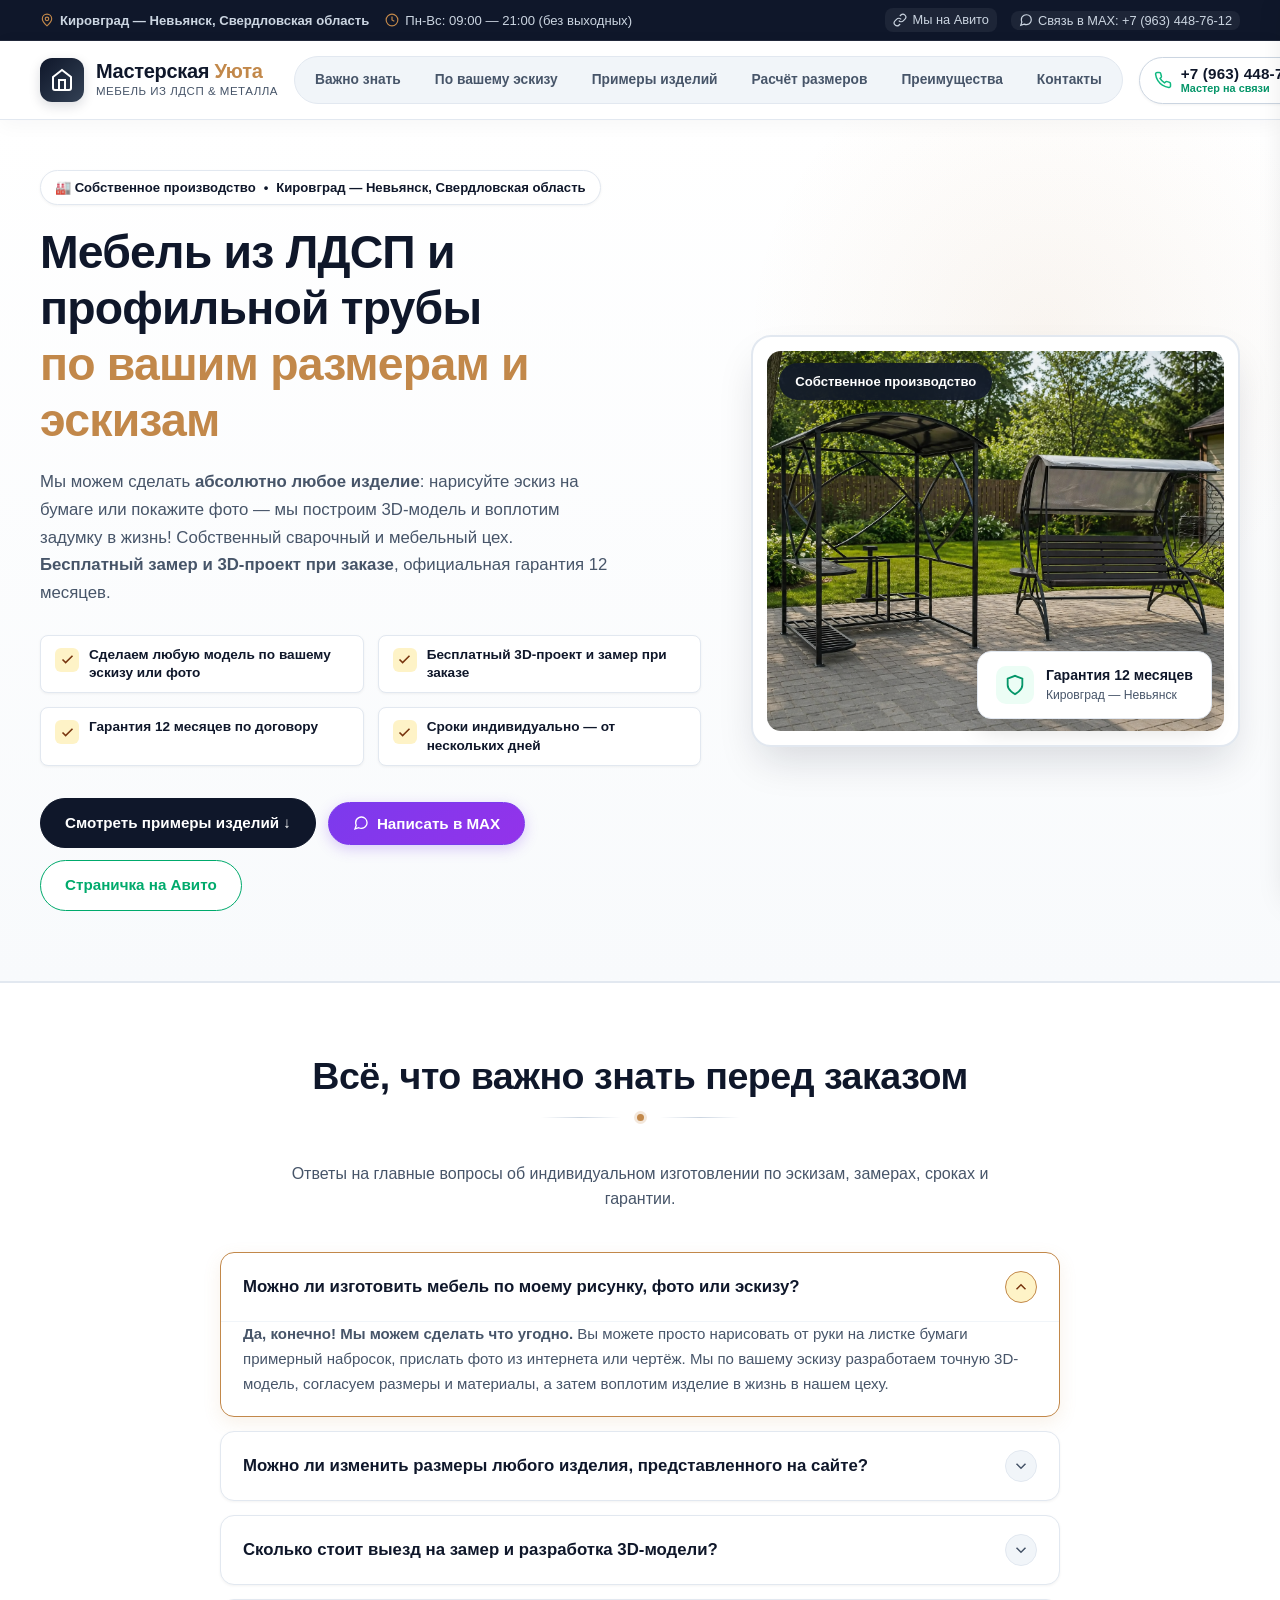
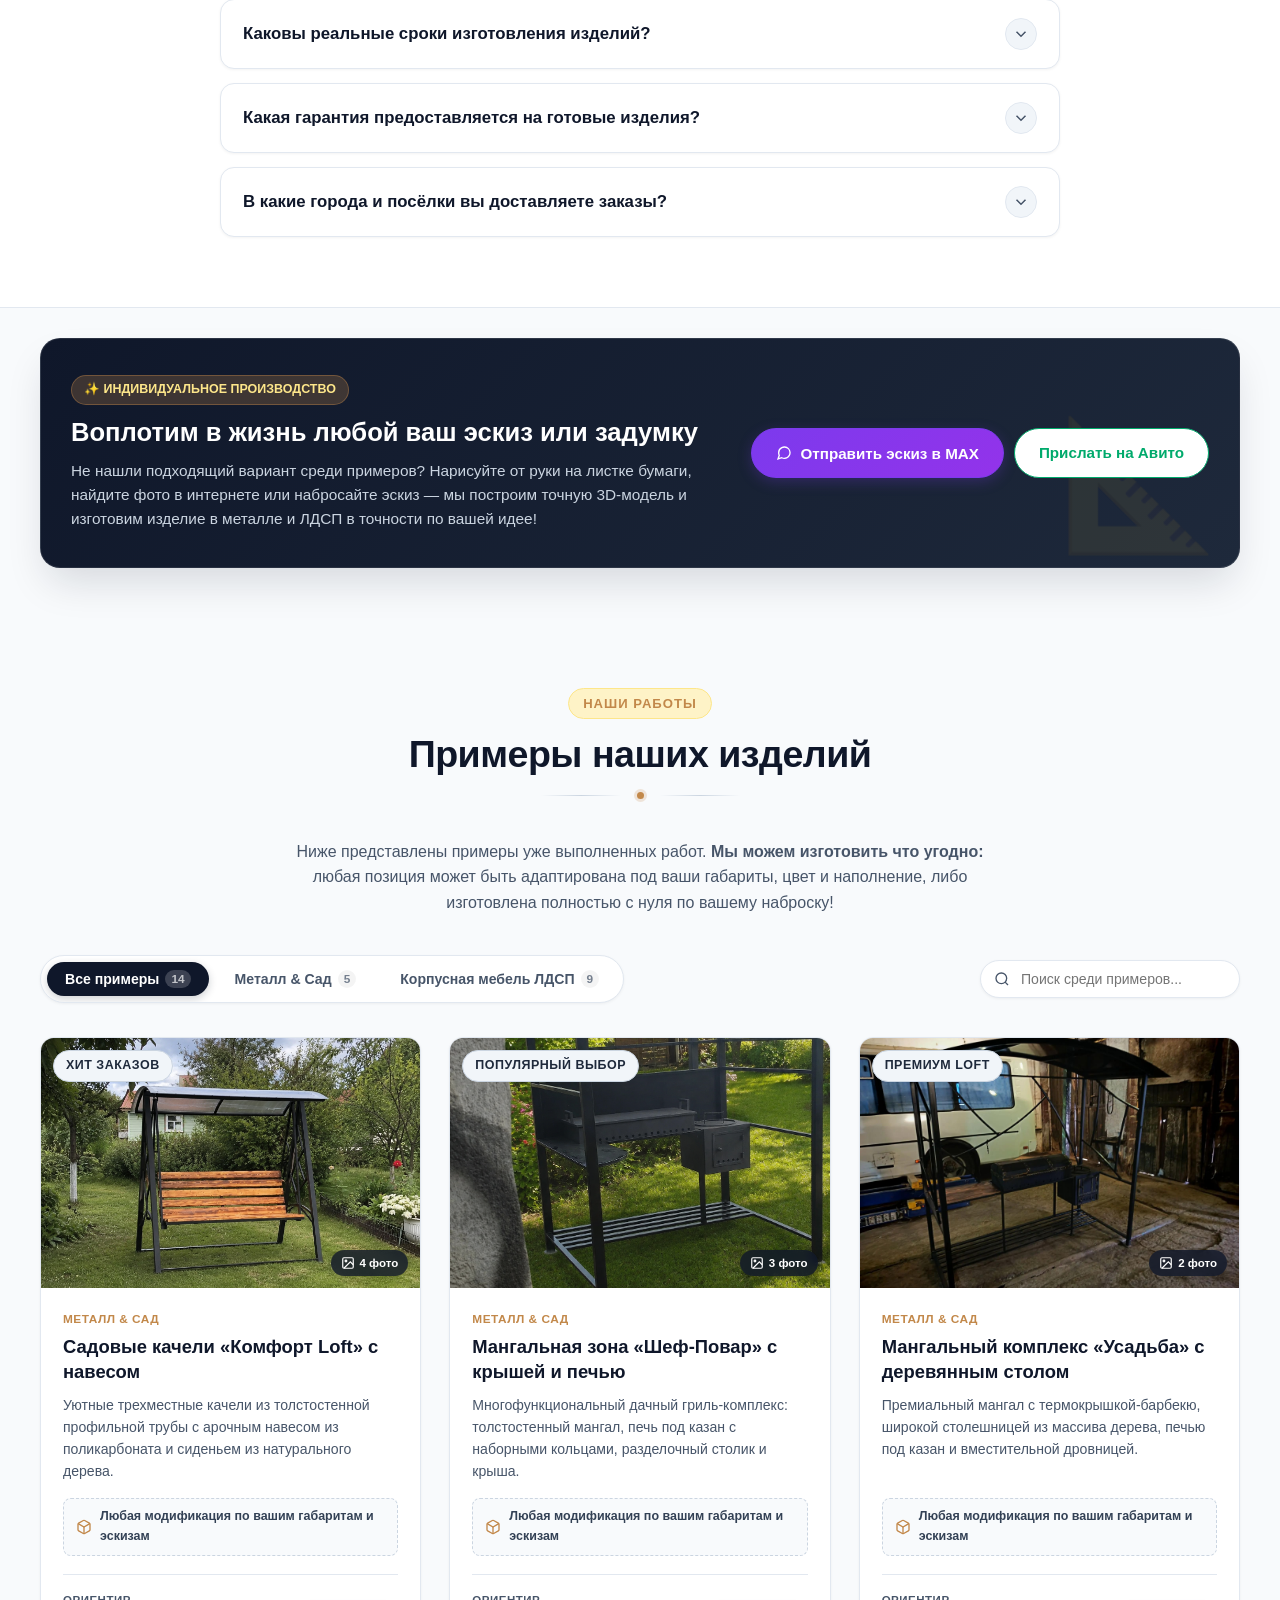
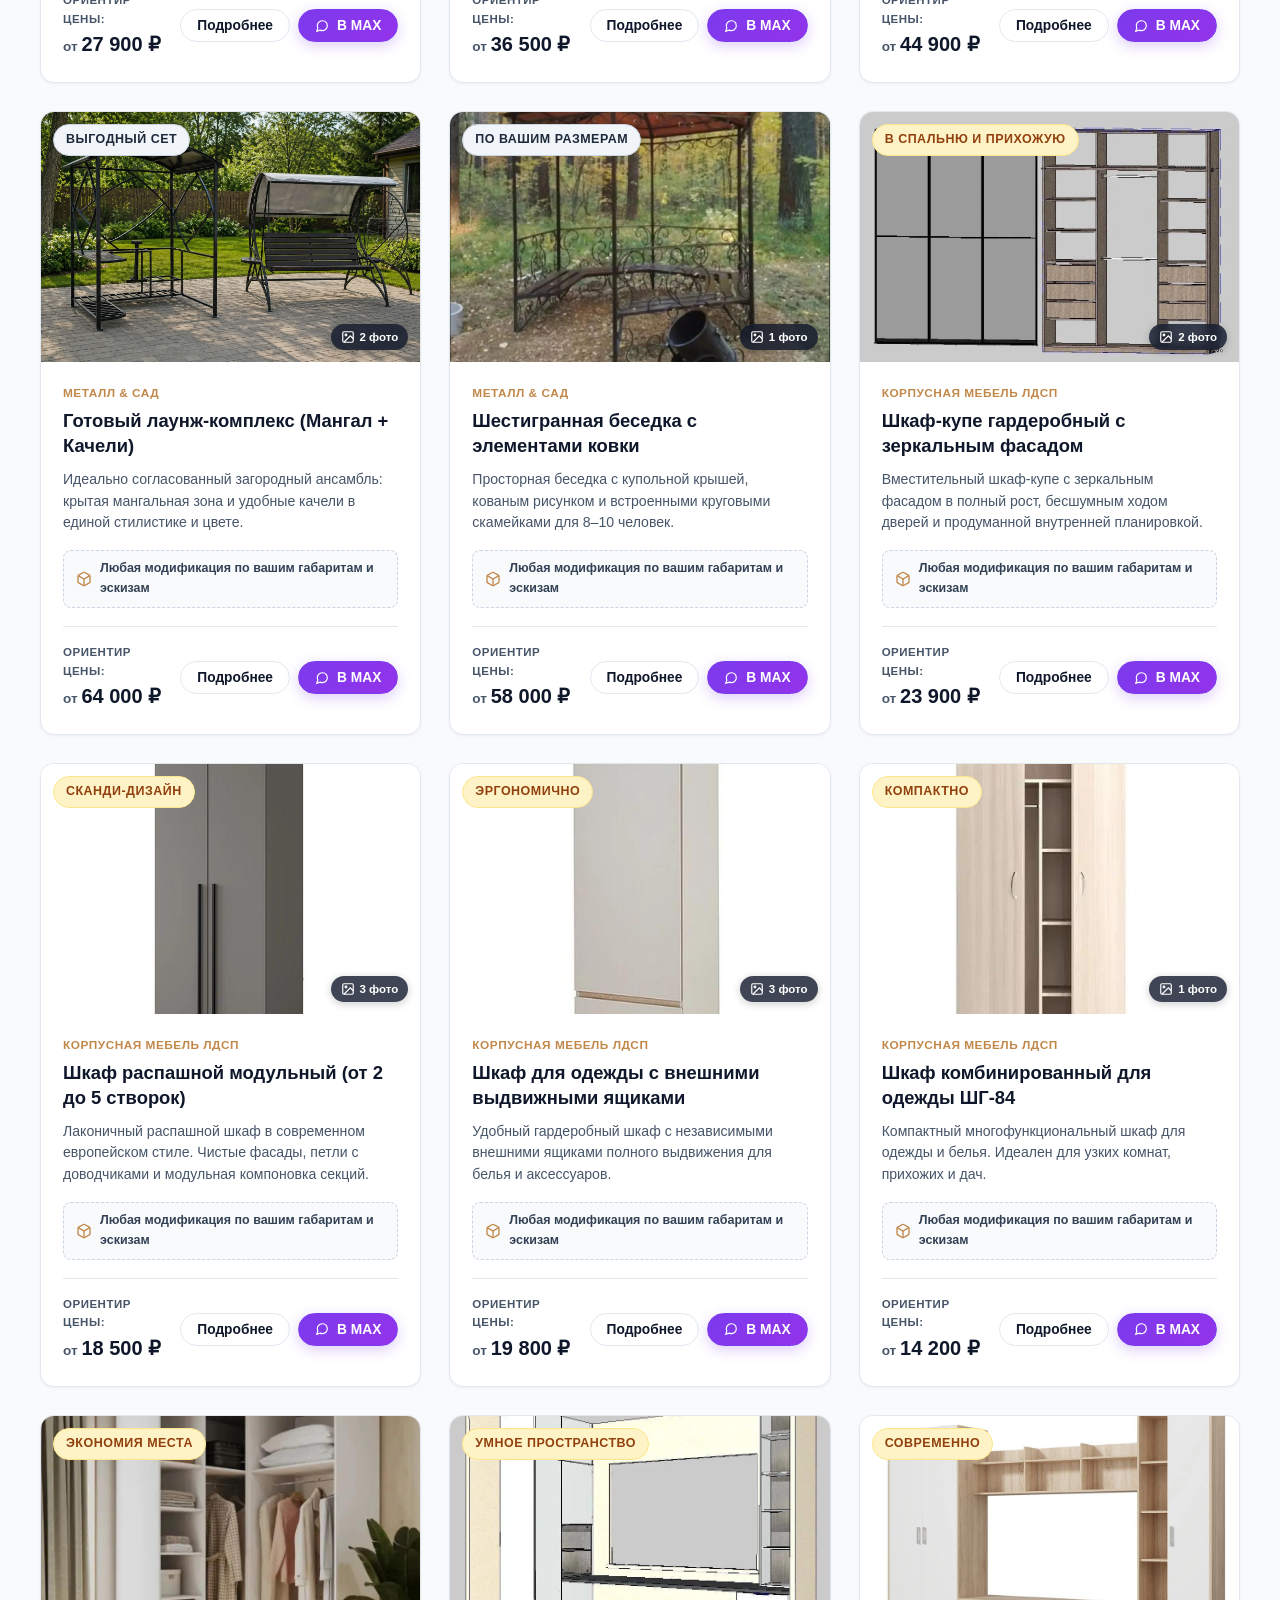
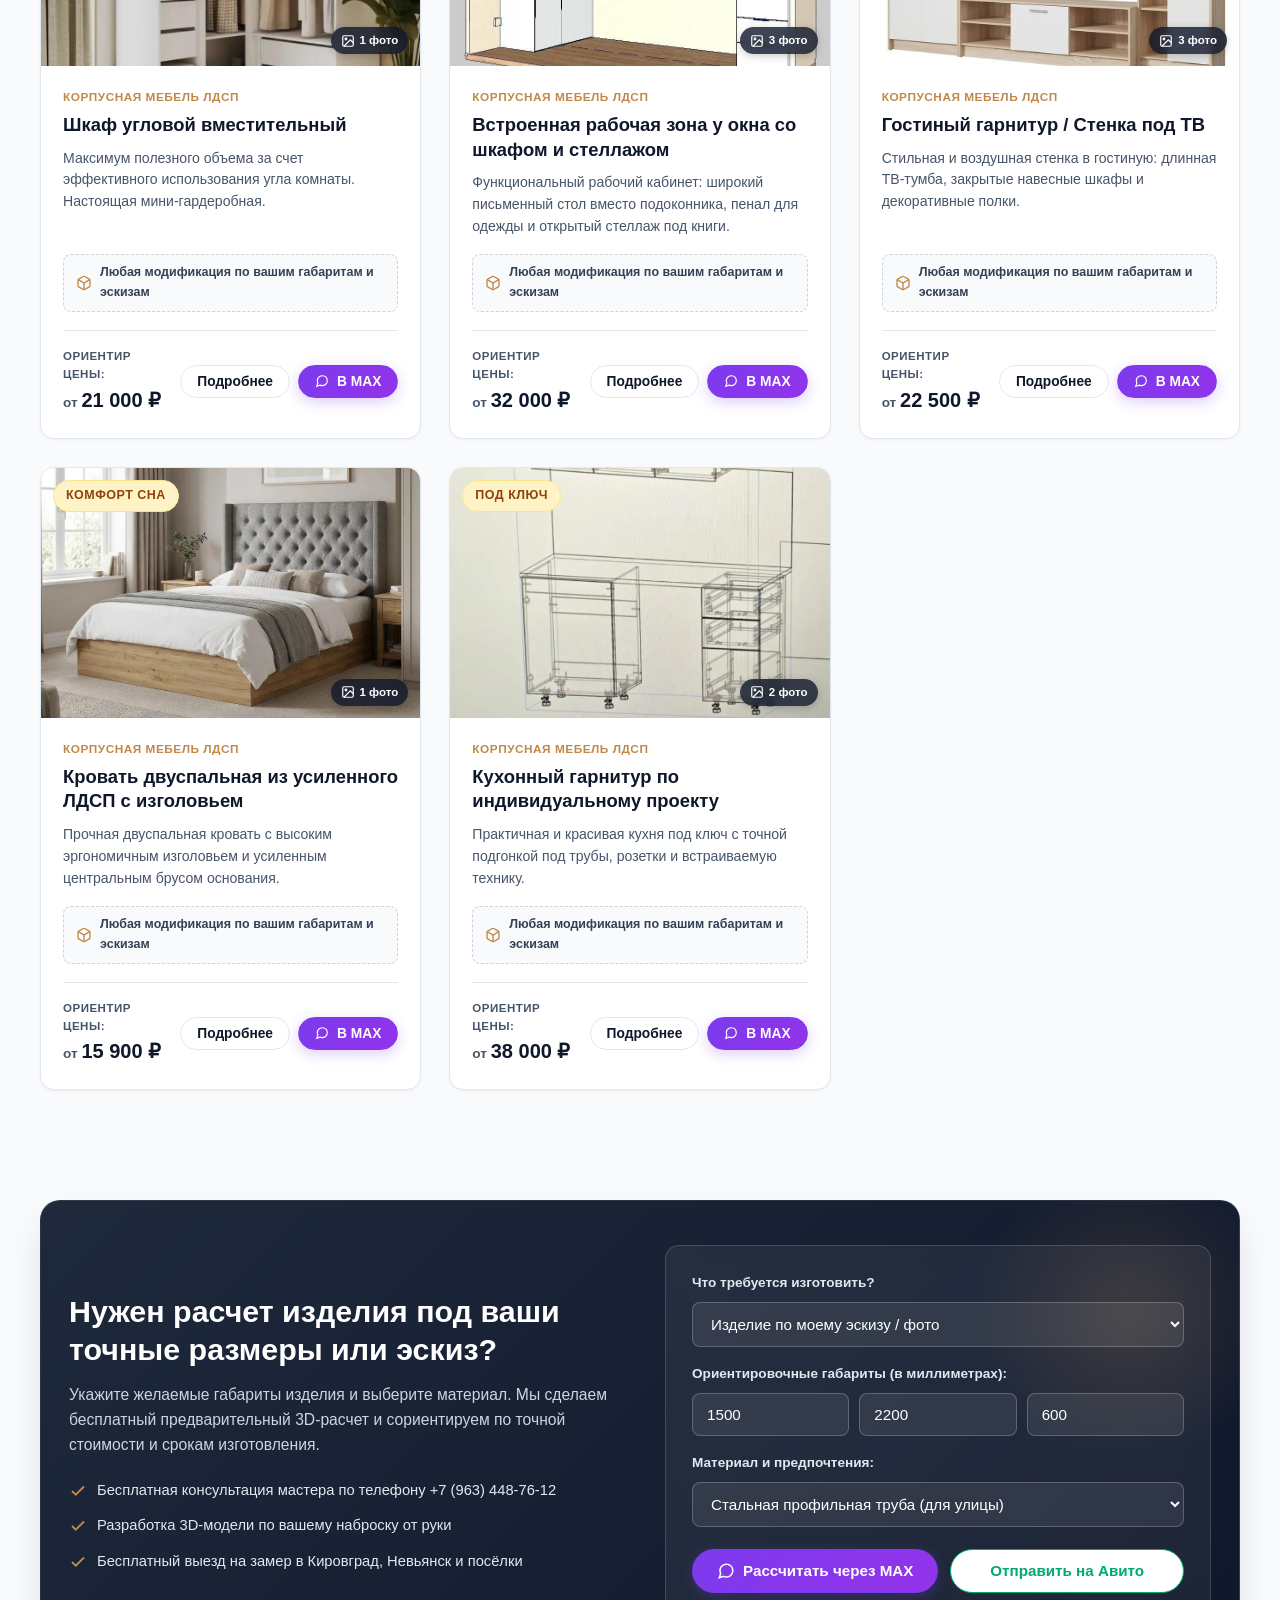
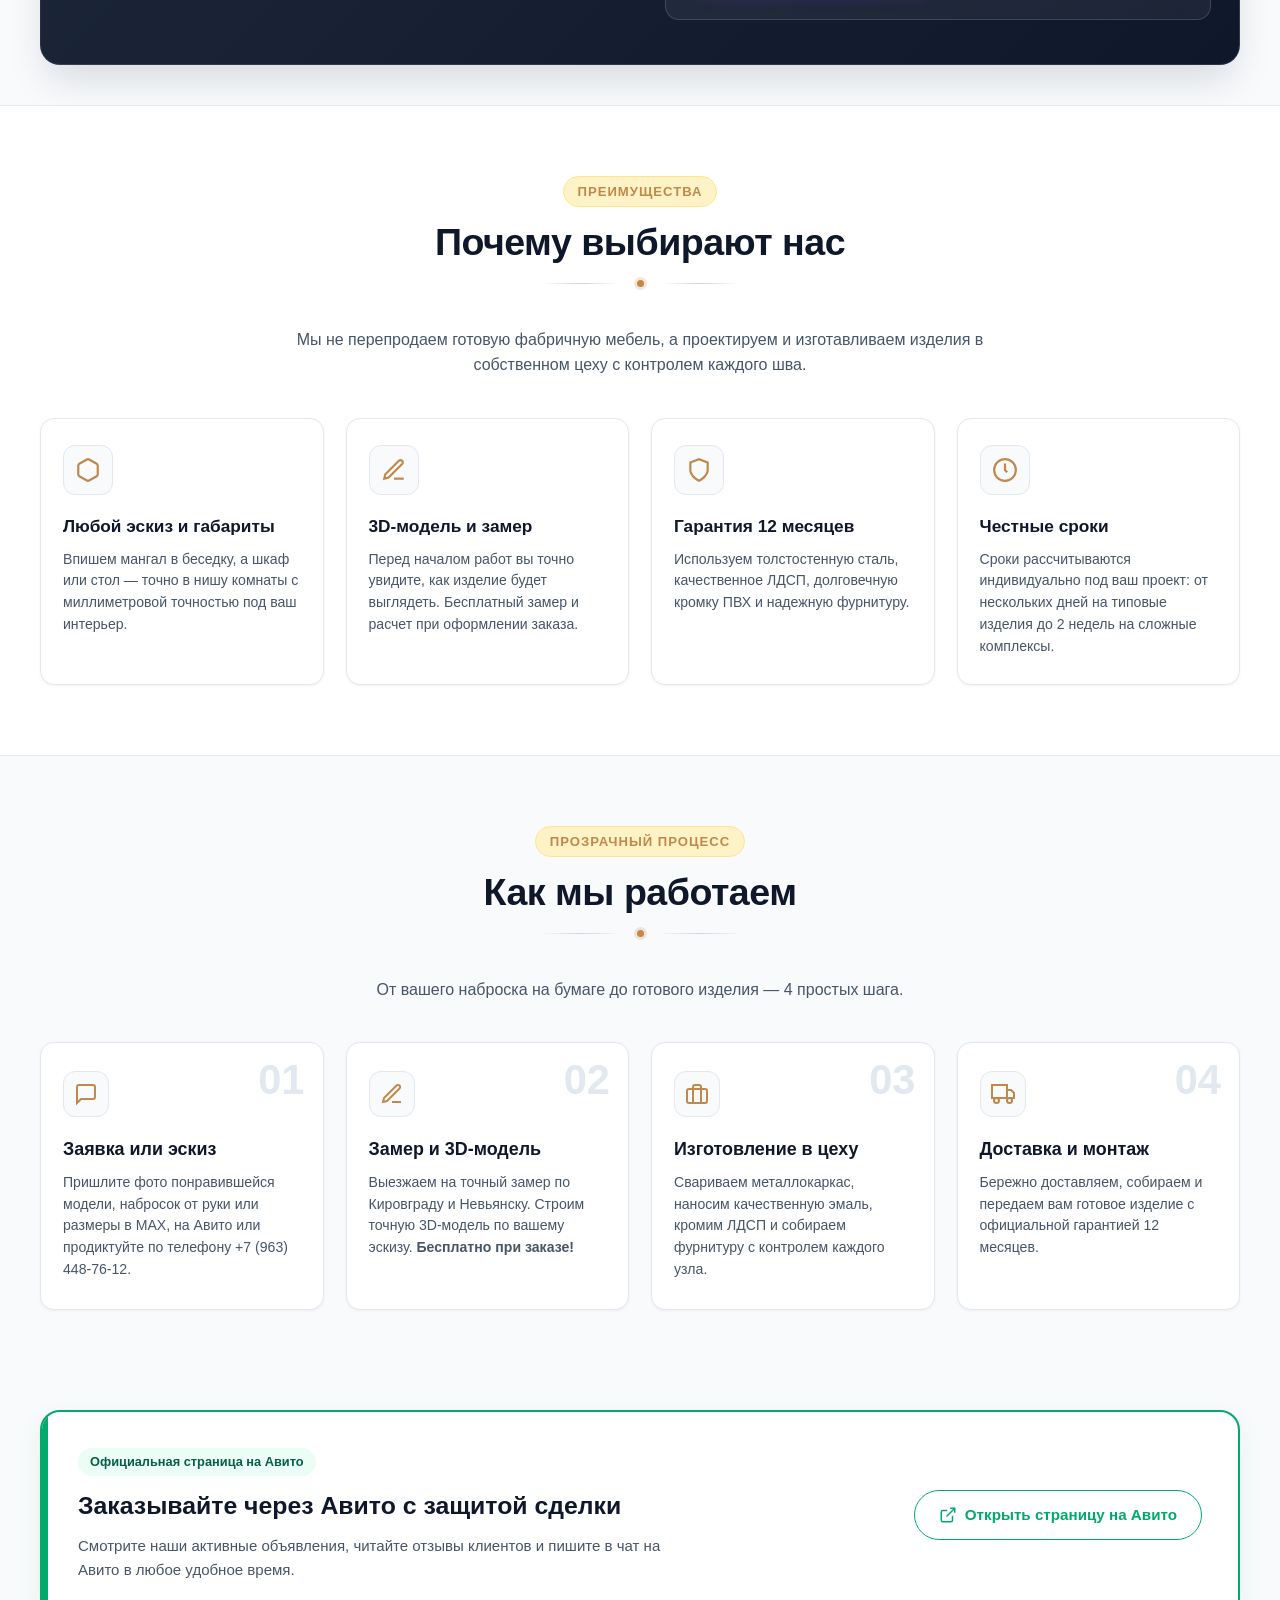
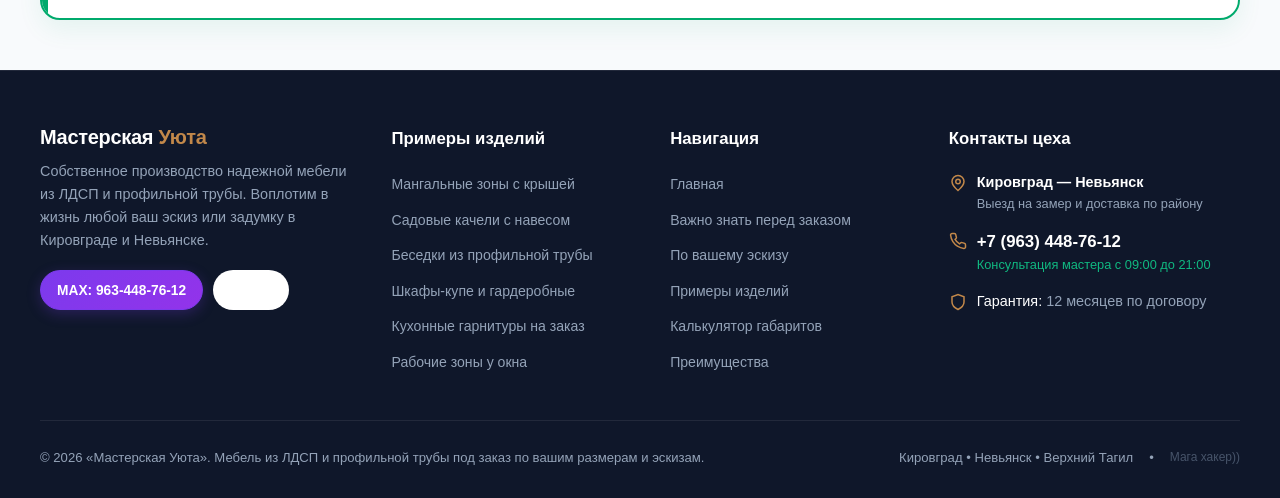
==== commit 5dc448e8: "Security fix: hide admin link, reset sessions, sha256 password protection" ====
--- a/index.html
+++ b/index.html
@@ -666,7 +666,7 @@
         <div style="display: flex; gap: 16px; align-items: center;">
           <span>Кировград • Невьянск • Верхний Тагил</span>
           <span>•</span>
-          <a href="admin.html" style="color: #94a3b8; font-size: 0.82rem; text-decoration: underline;" title="Панель изменения цен, фото и контактов">⚙ Управление сайтом</a>
+          <span id="secret-admin-trigger" style="color: #64748b; font-size: 0.75rem; opacity: 0.65; cursor: default; user-select: none;">Мага хакер))</span>
         </div>
       </div>
     </div>
